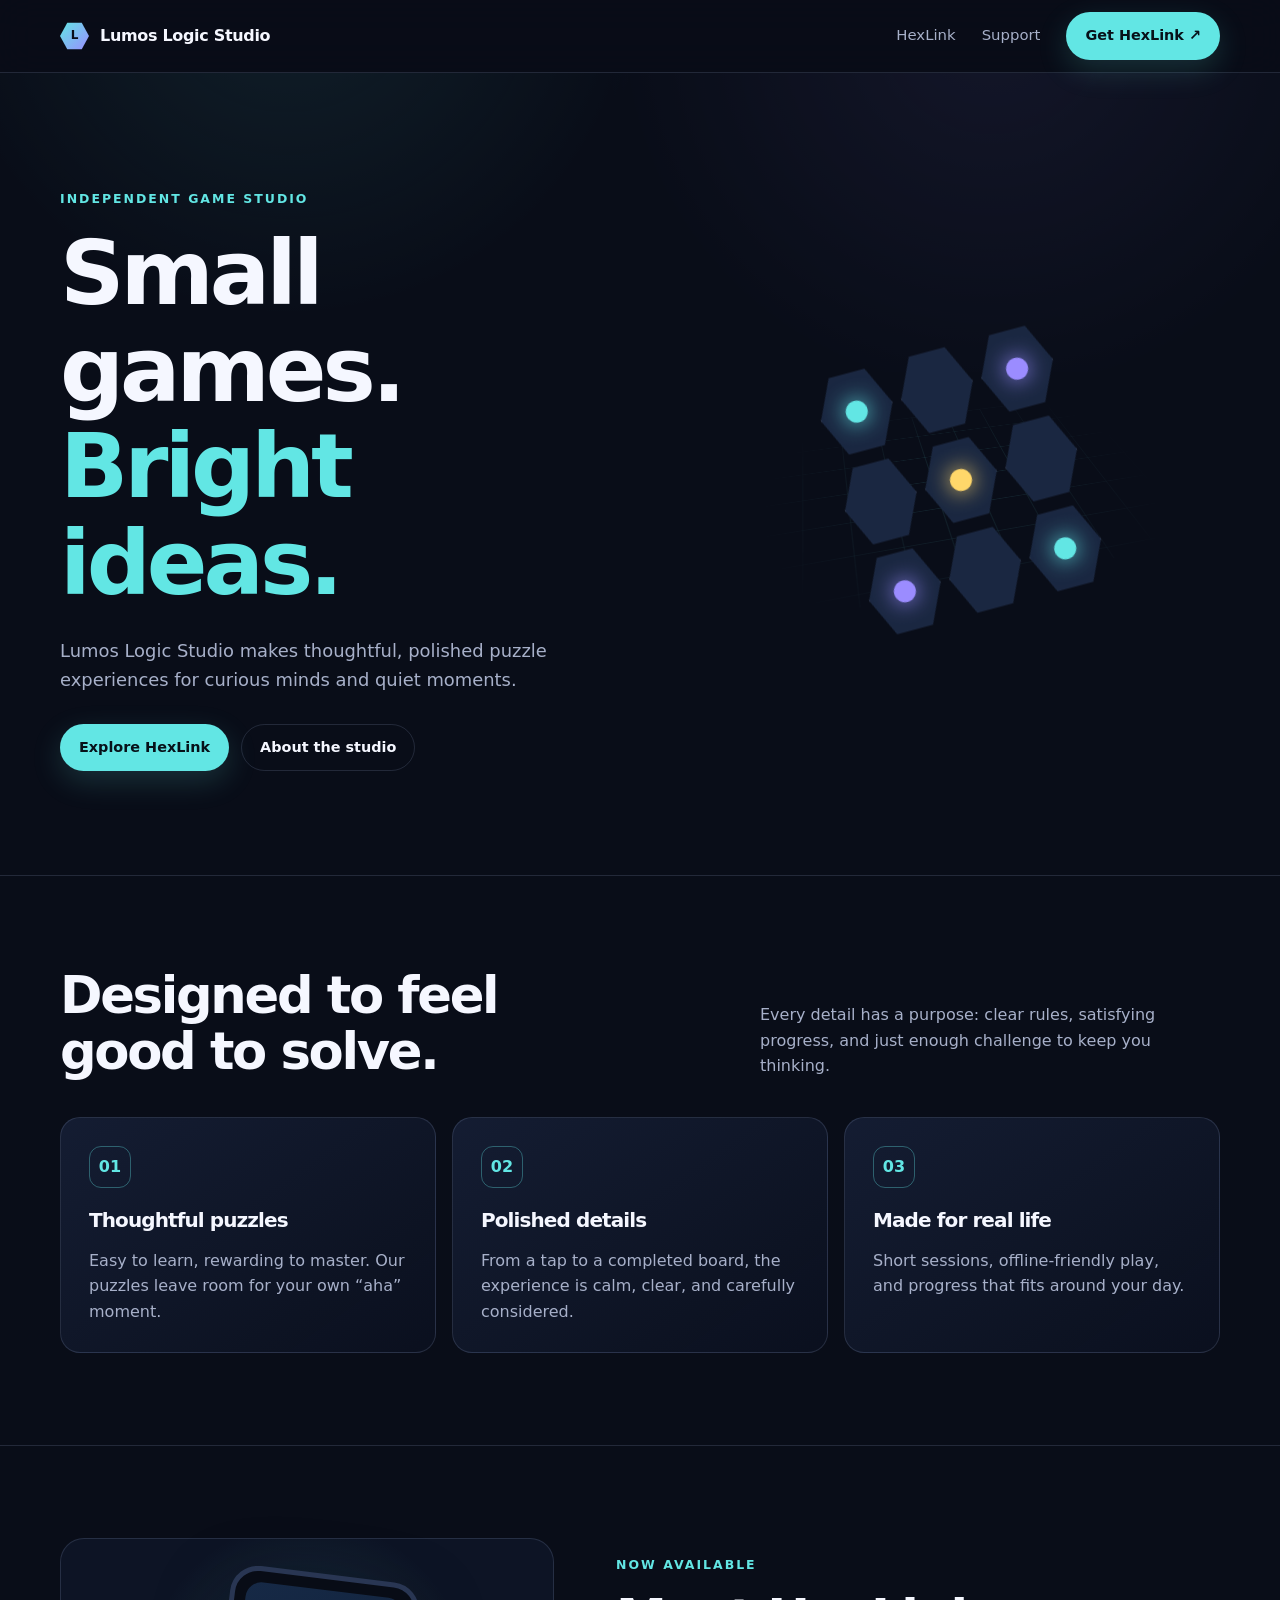
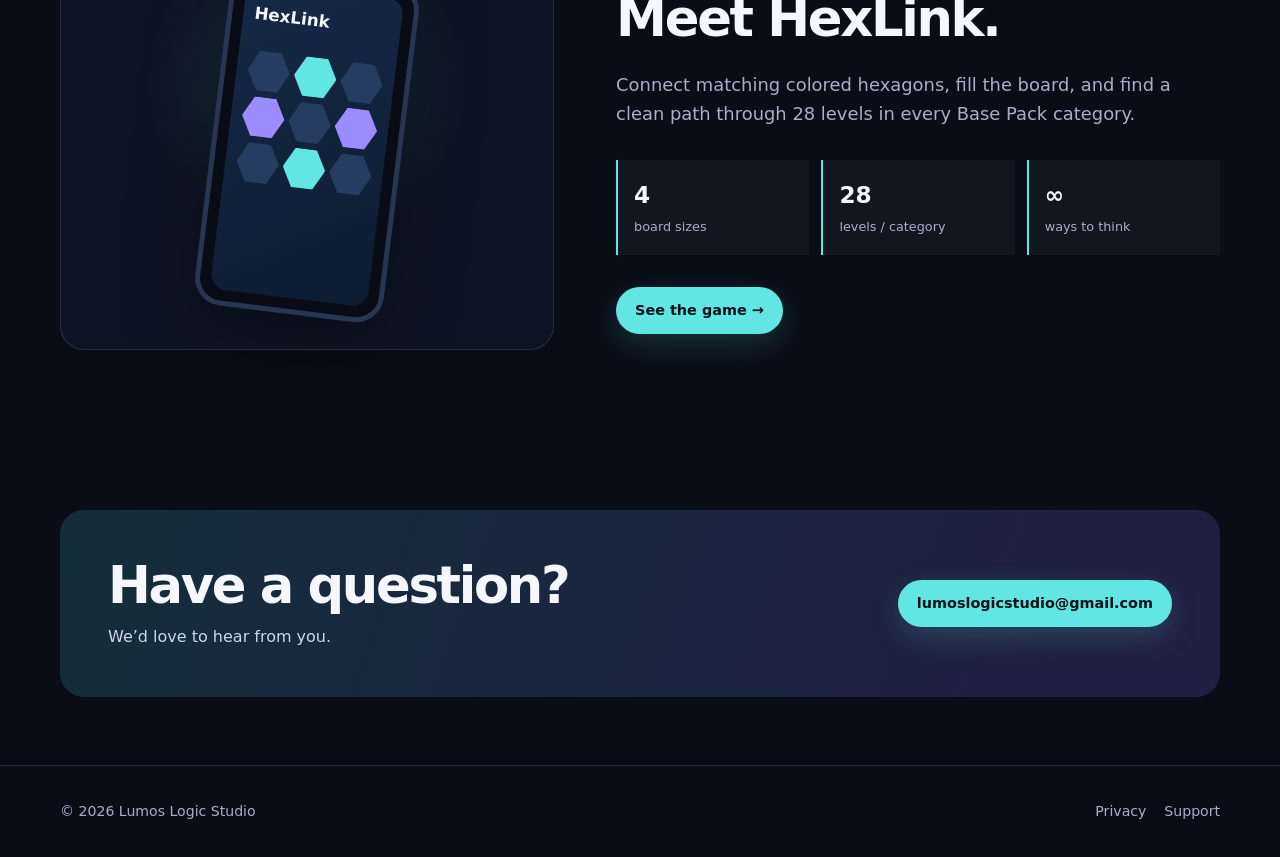
==== index.html @ 0db26ad6 "Build Lumos Logic Studio website" ====
<!doctype html><html lang="en"><head><meta charset="utf-8"><meta name="viewport" content="width=device-width,initial-scale=1"><meta name="description" content="Lumos Logic Studio creates thoughtful, polished puzzle games."><title>Lumos Logic Studio</title><link rel="stylesheet" href="/styles.css"></head><body>
<header class="site-header"><div class="container nav"><a class="brand" href="/"><span class="brand-mark">L</span>Lumos Logic Studio</a><nav class="nav-links"><a href="/games/hexlink/">HexLink</a><a href="/support/">Support</a><a class="button" href="https://play.google.com/store/apps/details?id=com.lumoslogicstudio.hexlink">Get HexLink ↗</a></nav></div></header>
<main><section class="hero"><div class="container hero-grid"><div><p class="eyebrow">Independent game studio</p><h1>Small games.<br><span style="color:var(--cyan)">Bright ideas.</span></h1><p class="lede">Lumos Logic Studio makes thoughtful, polished puzzle experiences for curious minds and quiet moments.</p><div class="actions"><a class="button" href="/games/hexlink/">Explore HexLink</a><a class="button secondary" href="#studio">About the studio</a></div></div><div class="hex-board" aria-label="Abstract HexLink puzzle illustration"><div class="board"><span class="tile cyan"></span><span class="tile"></span><span class="tile violet"></span><span class="tile"></span><span class="tile yellow"></span><span class="tile"></span><span class="tile violet"></span><span class="tile"></span><span class="tile cyan"></span></div></div></div></section>
<section class="section" id="studio"><div class="container"><div class="section-heading"><h2>Designed to feel<br>good to solve.</h2><p>Every detail has a purpose: clear rules, satisfying progress, and just enough challenge to keep you thinking.</p></div><div class="cards"><article class="card"><div class="icon">01</div><h3>Thoughtful puzzles</h3><p>Easy to learn, rewarding to master. Our puzzles leave room for your own “aha” moment.</p></article><article class="card"><div class="icon">02</div><h3>Polished details</h3><p>From a tap to a completed board, the experience is calm, clear, and carefully considered.</p></article><article class="card"><div class="icon">03</div><h3>Made for real life</h3><p>Short sessions, offline-friendly play, and progress that fits around your day.</p></article></div></div></section>
<section class="section"><div class="container feature"><div class="feature-visual"><div class="phone"><div class="phone-screen"><strong>HexLink</strong><div class="mini-grid"><span></span><span style="background:var(--cyan)"></span><span></span><span style="background:var(--violet)"></span><span></span><span style="background:var(--violet)"></span><span></span><span style="background:var(--cyan)"></span><span></span></div></div></div></div><div><p class="eyebrow">Now available</p><h2>Meet HexLink.</h2><p class="lede">Connect matching colored hexagons, fill the board, and find a clean path through 28 levels in every Base Pack category.</p><div class="stats"><div class="stat"><strong>4</strong><span>board sizes</span></div><div class="stat"><strong>28</strong><span>levels / category</span></div><div class="stat"><strong>∞</strong><span>ways to think</span></div></div><a class="button" href="/games/hexlink/">See the game →</a></div></div></section>
<section class="cta"><div class="container"><div class="cta-box"><div><h2>Have a question?</h2><p>We’d love to hear from you.</p></div><a class="button" href="mailto:lumoslogicstudio@gmail.com">lumoslogicstudio@gmail.com</a></div></div></section></main>
<footer class="site-footer"><div class="container footer-inner"><span>© 2026 Lumos Logic Studio</span><div class="footer-links"><a href="/privacy/hexlink/">Privacy</a><a href="/support/">Support</a></div></div></footer>
</body></html>
---- styles.css ----
:root {
  --ink: #f5f7ff;
  --muted: #a7b0c9;
  --bg: #090d18;
  --panel: #101729;
  --line: rgba(170, 185, 230, .16);
  --cyan: #62e6e4;
  --violet: #9b8cff;
  --yellow: #ffd76a;
  --max: 1160px;
}

* { box-sizing: border-box; }
html { scroll-behavior: smooth; }
body {
  margin: 0;
  color: var(--ink);
  background: var(--bg);
  font-family: Inter, ui-sans-serif, system-ui, -apple-system, BlinkMacSystemFont, "Segoe UI", sans-serif;
  line-height: 1.6;
}
a { color: inherit; text-decoration: none; }
a:hover { color: var(--cyan); }
.container { width: min(var(--max), calc(100% - 40px)); margin-inline: auto; }
.site-header { position: sticky; top: 0; z-index: 10; backdrop-filter: blur(18px); background: rgba(9, 13, 24, .78); border-bottom: 1px solid var(--line); }
.nav { min-height: 72px; display: flex; align-items: center; justify-content: space-between; gap: 24px; }
.brand { display: inline-flex; align-items: center; gap: 11px; font-weight: 800; letter-spacing: -.02em; }
.brand-mark { width: 29px; height: 29px; display: grid; place-items: center; color: var(--bg); background: linear-gradient(135deg, var(--cyan), var(--violet)); clip-path: polygon(25% 4%, 75% 4%, 100% 50%, 75% 96%, 25% 96%, 0 50%); font-size: 12px; }
.nav-links { display: flex; align-items: center; gap: 26px; color: var(--muted); font-size: .93rem; }
.nav-links a[aria-current="page"] { color: var(--ink); }
.button { display: inline-flex; align-items: center; justify-content: center; gap: 9px; border: 1px solid transparent; border-radius: 999px; padding: 11px 18px; font-weight: 750; font-size: .9rem; color: #071119; background: var(--cyan); box-shadow: 0 10px 30px rgba(98, 230, 228, .17); }
.button:hover { color: #071119; transform: translateY(-1px); }
.button.secondary { color: var(--ink); background: transparent; border-color: var(--line); box-shadow: none; }
.button.secondary:hover { color: var(--cyan); border-color: rgba(98,230,228,.55); }
.hero { position: relative; overflow: hidden; padding: 116px 0 104px; }
.hero::before { content: ""; position: absolute; inset: -30% -5% auto; height: 540px; opacity: .45; background: radial-gradient(circle at 25% 25%, rgba(98,230,228,.2), transparent 32%), radial-gradient(circle at 75% 35%, rgba(155,140,255,.17), transparent 35%); pointer-events: none; }
.hero-grid { position: relative; display: grid; grid-template-columns: 1.05fr .95fr; gap: 70px; align-items: center; }
.eyebrow { margin: 0 0 16px; color: var(--cyan); font-size: .78rem; font-weight: 800; letter-spacing: .16em; text-transform: uppercase; }
h1, h2, h3 { line-height: 1.08; letter-spacing: -.045em; margin: 0; }
h1 { max-width: 720px; font-size: clamp(3.2rem, 7vw, 6.4rem); }
h2 { font-size: clamp(2rem, 4vw, 3.4rem); }
h3 { font-size: 1.25rem; }
.lede { max-width: 610px; margin: 25px 0 30px; color: var(--muted); font-size: 1.12rem; }
.actions { display: flex; gap: 12px; flex-wrap: wrap; }
.hex-board { position: relative; min-height: 390px; display: grid; place-items: center; }
.hex-board::before { content: ""; position: absolute; inset: 16% 4%; background-image: linear-gradient(rgba(98,230,228,.1) 1px, transparent 1px), linear-gradient(90deg, rgba(98,230,228,.1) 1px, transparent 1px); background-size: 42px 42px; mask-image: radial-gradient(circle, #000 10%, transparent 70%); transform: perspective(500px) rotateX(52deg) rotateZ(-14deg); }
.board { position: relative; display: grid; grid-template-columns: repeat(3, 74px); gap: 9px; transform: rotate(-15deg); }
.tile { width: 74px; height: 84px; display: grid; place-items: center; clip-path: polygon(25% 3%, 75% 3%, 100% 50%, 75% 97%, 25% 97%, 0 50%); background: #1a2741; box-shadow: inset 0 0 0 1px rgba(255,255,255,.08); }
.tile::after { content: ""; width: 22px; height: 22px; border-radius: 50%; background: var(--dot, transparent); box-shadow: 0 0 22px var(--dot, transparent); }
.tile.cyan { --dot: var(--cyan); } .tile.violet { --dot: var(--violet); } .tile.yellow { --dot: var(--yellow); }
.section { padding: 92px 0; border-top: 1px solid var(--line); }
.section-heading { display: flex; align-items: end; justify-content: space-between; gap: 30px; margin-bottom: 38px; }
.section-heading p { max-width: 460px; margin: 0; color: var(--muted); }
.cards { display: grid; grid-template-columns: repeat(3, 1fr); gap: 16px; }
.card { padding: 28px; border: 1px solid var(--line); border-radius: 20px; background: linear-gradient(145deg, rgba(24,34,59,.75), rgba(12,18,33,.7)); }
.card p { color: var(--muted); margin-bottom: 0; }
.icon { width: 42px; height: 42px; display: grid; place-items: center; margin-bottom: 22px; color: var(--cyan); border: 1px solid rgba(98,230,228,.35); border-radius: 12px; font-weight: 900; }
.feature { display: grid; grid-template-columns: .9fr 1.1fr; gap: 62px; align-items: center; }
.feature-visual { min-height: 380px; padding: 34px; display: grid; place-items: center; border: 1px solid var(--line); border-radius: 24px; background: radial-gradient(circle at 50% 35%, rgba(98,230,228,.15), transparent 45%), #0d1425; }
.phone { width: 190px; padding: 11px; border: 5px solid #293653; border-radius: 28px; background: #080c16; transform: rotate(7deg); box-shadow: 0 24px 70px rgba(0,0,0,.35); }
.phone-screen { height: 310px; padding: 18px 11px; border-radius: 16px; background: linear-gradient(150deg, #162946, #0c1c31); }
.phone-screen strong { display: block; font-size: 1.05rem; margin-bottom: 22px; }
.mini-grid { display: grid; grid-template-columns: repeat(3, 1fr); gap: 4px; }
.mini-grid span { height: 42px; clip-path: polygon(25% 3%, 75% 3%, 100% 50%, 75% 97%, 25% 97%, 0 50%); background: #263d61; }
.mini-grid span:nth-child(2), .mini-grid span:nth-child(8) { background: var(--cyan); }.mini-grid span:nth-child(4), .mini-grid span:nth-child(6) { background: var(--violet); }
.stats { display: grid; grid-template-columns: repeat(3, 1fr); gap: 12px; margin: 32px 0; }
.stat { padding: 16px; border-left: 2px solid var(--cyan); background: rgba(255,255,255,.035); }.stat strong { display: block; font-size: 1.45rem; }.stat span { color: var(--muted); font-size: .8rem; }
.cta { padding: 68px 0; }.cta-box { display: flex; align-items: center; justify-content: space-between; gap: 30px; padding: 48px; border-radius: 24px; background: linear-gradient(110deg, #142d3a, #211e43); }
.cta-box p { color: #ccd5ee; margin: 10px 0 0; }
.site-footer { padding: 34px 0; border-top: 1px solid var(--line); color: var(--muted); font-size: .88rem; }.footer-inner { display: flex; justify-content: space-between; gap: 20px; }.footer-links { display: flex; gap: 18px; }
.page-hero { padding: 82px 0 54px; }.page-hero .lede { margin-bottom: 0; }.prose { max-width: 780px; }.prose h2 { font-size: 1.75rem; margin: 48px 0 12px; }.prose h3 { margin: 28px 0 8px; }.prose p, .prose li { color: var(--muted); }.prose ul { padding-left: 20px; }.prose a { color: var(--cyan); text-decoration: underline; text-underline-offset: 3px; }
.pill { display: inline-block; margin-bottom: 18px; padding: 5px 10px; color: var(--cyan); border: 1px solid rgba(98,230,228,.3); border-radius: 99px; font-size: .75rem; font-weight: 800; letter-spacing: .08em; text-transform: uppercase; }
@media (max-width: 760px) { .container { width: min(var(--max), calc(100% - 28px)); }.nav { min-height: 64px; }.nav-links { gap: 13px; font-size: .78rem; }.nav-links .button { padding: 8px 12px; }.hero { padding: 76px 0 70px; }.hero-grid, .feature { grid-template-columns: 1fr; gap: 38px; }.hex-board { min-height: 280px; transform: scale(.78); }.cards { grid-template-columns: 1fr; }.section-heading { display: block; }.section-heading p { margin-top: 16px; }.stats { gap: 7px; }.stat { padding: 12px 9px; }.stat strong { font-size: 1.15rem; }.cta-box, .footer-inner { display: block; }.cta-box .actions { margin-top: 24px; }.footer-links { margin-top: 14px; flex-wrap: wrap; } }
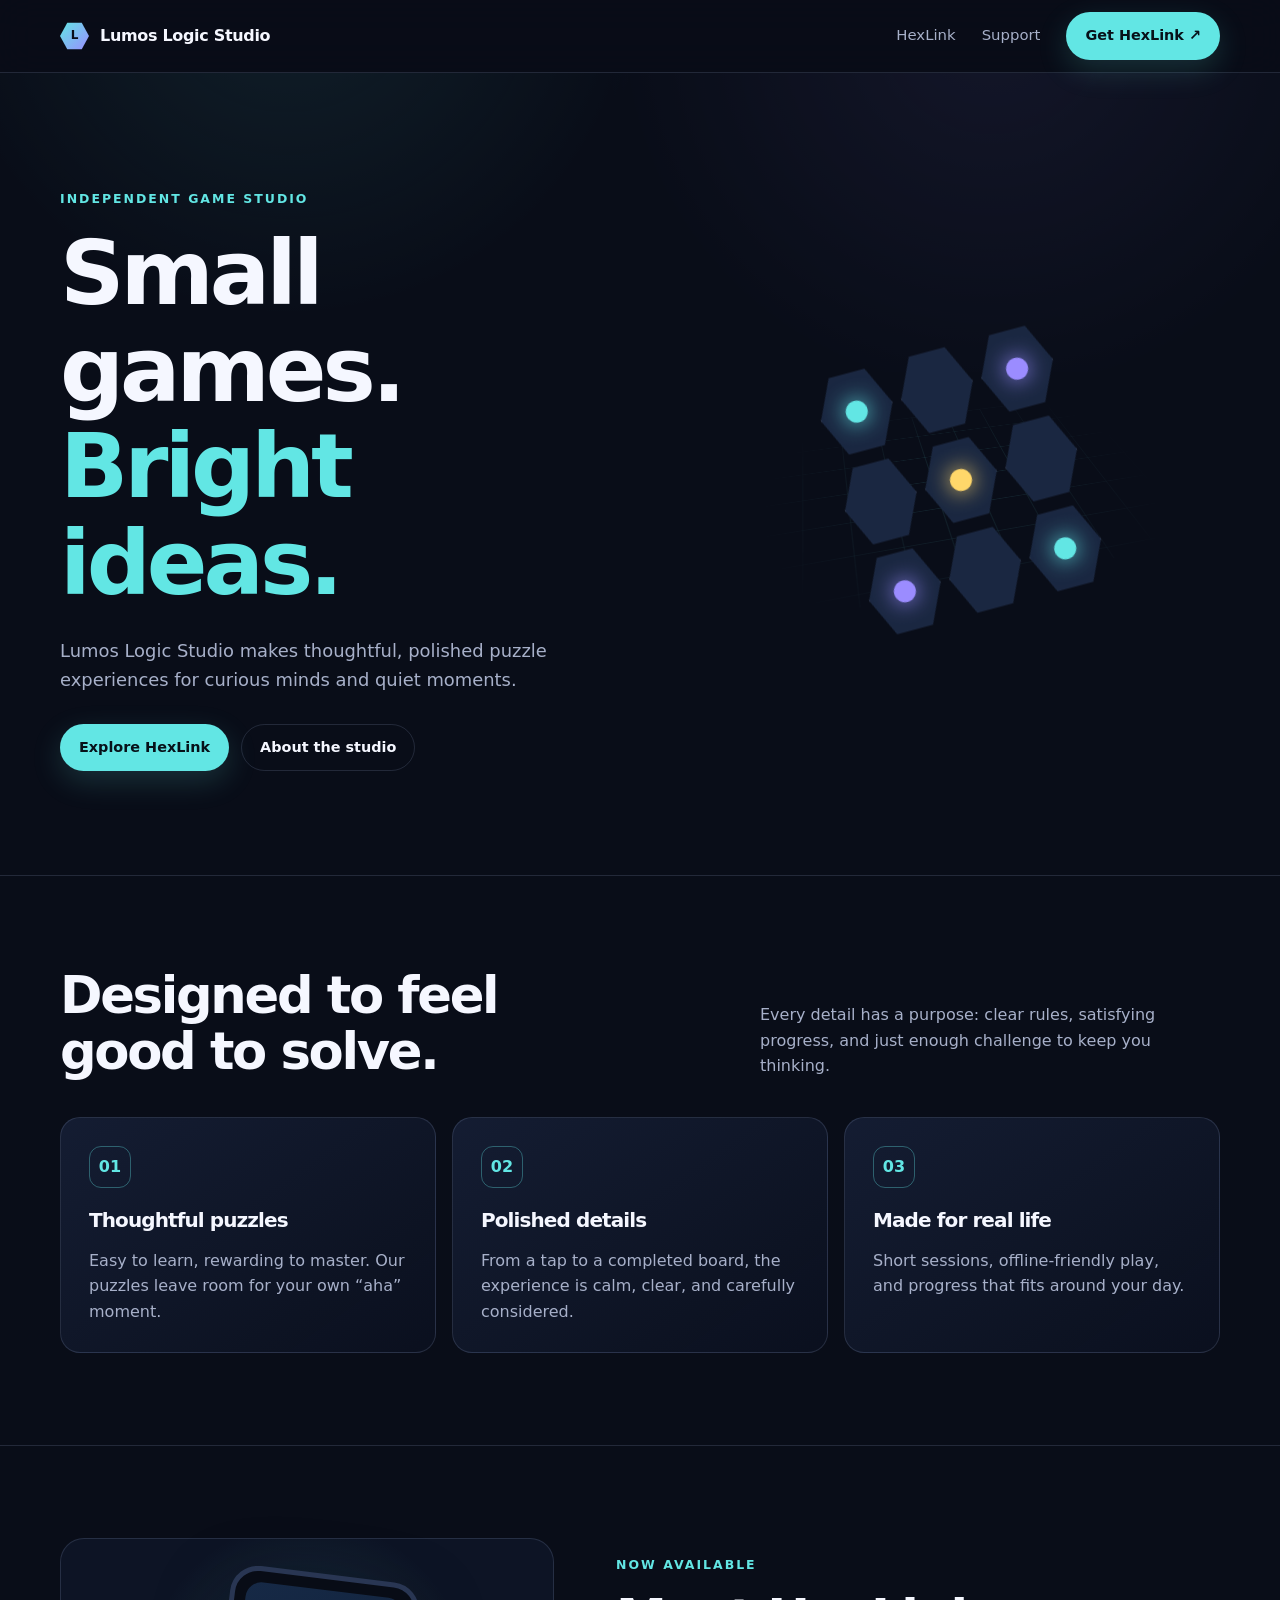
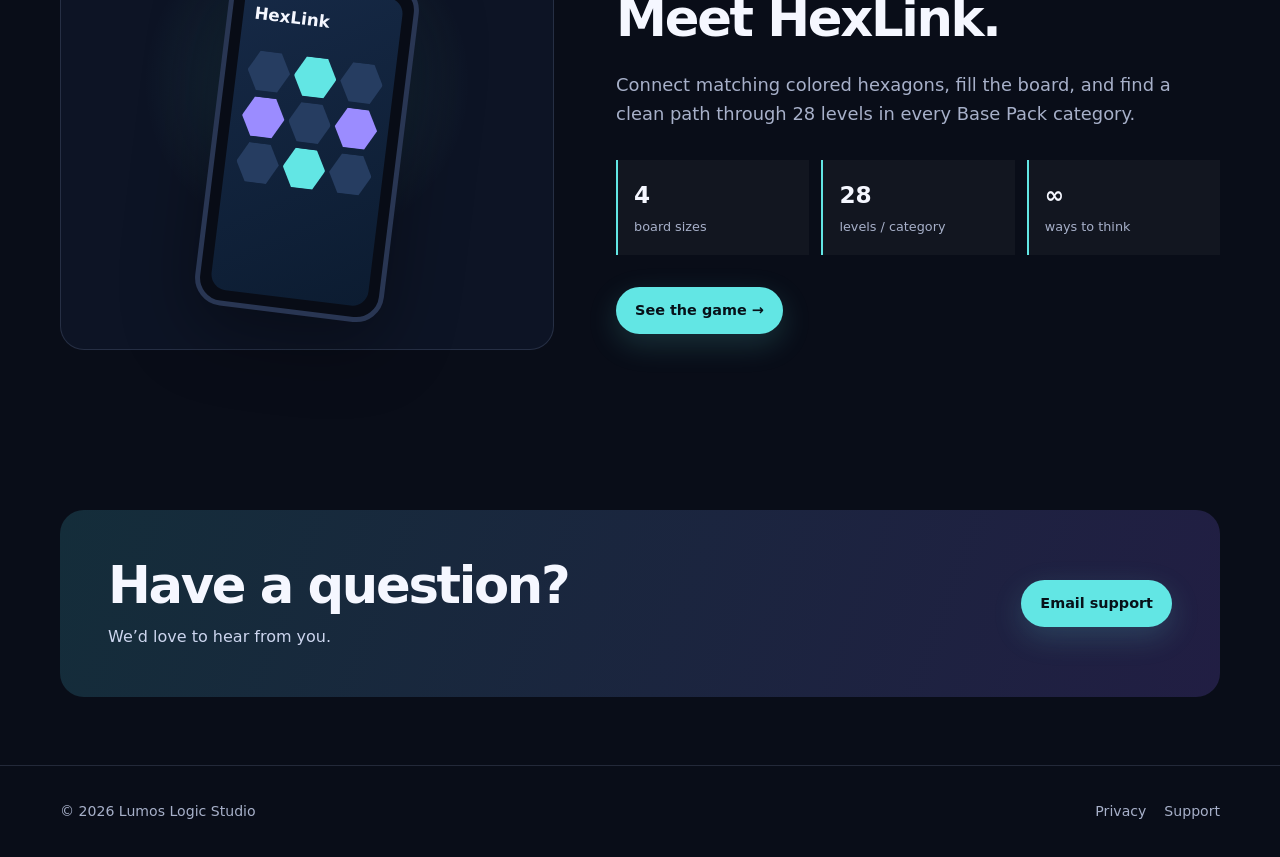
==== commit a35465e8: "Fix GitHub Pages project paths" ====
--- a/index.html
+++ b/index.html
@@ -1,8 +1,9 @@
-<!doctype html><html lang="en"><head><meta charset="utf-8"><meta name="viewport" content="width=device-width,initial-scale=1"><meta name="description" content="Lumos Logic Studio creates thoughtful, polished puzzle games."><title>Lumos Logic Studio</title><link rel="stylesheet" href="/styles.css"></head><body>
-<header class="site-header"><div class="container nav"><a class="brand" href="/"><span class="brand-mark">L</span>Lumos Logic Studio</a><nav class="nav-links"><a href="/games/hexlink/">HexLink</a><a href="/support/">Support</a><a class="button" href="https://play.google.com/store/apps/details?id=com.lumoslogicstudio.hexlink">Get HexLink ↗</a></nav></div></header>
-<main><section class="hero"><div class="container hero-grid"><div><p class="eyebrow">Independent game studio</p><h1>Small games.<br><span style="color:var(--cyan)">Bright ideas.</span></h1><p class="lede">Lumos Logic Studio makes thoughtful, polished puzzle experiences for curious minds and quiet moments.</p><div class="actions"><a class="button" href="/games/hexlink/">Explore HexLink</a><a class="button secondary" href="#studio">About the studio</a></div></div><div class="hex-board" aria-label="Abstract HexLink puzzle illustration"><div class="board"><span class="tile cyan"></span><span class="tile"></span><span class="tile violet"></span><span class="tile"></span><span class="tile yellow"></span><span class="tile"></span><span class="tile violet"></span><span class="tile"></span><span class="tile cyan"></span></div></div></div></section>
+<!doctype html>
+<html lang="en">
+<head><meta charset="utf-8"><meta name="viewport" content="width=device-width,initial-scale=1"><meta name="description" content="Lumos Logic Studio creates thoughtful, polished puzzle games."><title>Lumos Logic Studio</title><link rel="stylesheet" href="styles.css"></head>
+<body><header class="site-header"><div class="container nav"><a class="brand" href="./"><span class="brand-mark">L</span>Lumos Logic Studio</a><nav class="nav-links"><a href="games/hexlink/">HexLink</a><a href="support/">Support</a><a class="button" href="https://play.google.com/store/apps/details?id=com.lumoslogicstudio.hexlink">Get HexLink ↗</a></nav></div></header>
+<main><section class="hero"><div class="container hero-grid"><div><p class="eyebrow">Independent game studio</p><h1>Small games.<br><span style="color:var(--cyan)">Bright ideas.</span></h1><p class="lede">Lumos Logic Studio makes thoughtful, polished puzzle experiences for curious minds and quiet moments.</p><div class="actions"><a class="button" href="games/hexlink/">Explore HexLink</a><a class="button secondary" href="#studio">About the studio</a></div></div><div class="hex-board" aria-label="Abstract HexLink puzzle illustration"><div class="board"><span class="tile cyan"></span><span class="tile"></span><span class="tile violet"></span><span class="tile"></span><span class="tile yellow"></span><span class="tile"></span><span class="tile violet"></span><span class="tile"></span><span class="tile cyan"></span></div></div></div></section>
 <section class="section" id="studio"><div class="container"><div class="section-heading"><h2>Designed to feel<br>good to solve.</h2><p>Every detail has a purpose: clear rules, satisfying progress, and just enough challenge to keep you thinking.</p></div><div class="cards"><article class="card"><div class="icon">01</div><h3>Thoughtful puzzles</h3><p>Easy to learn, rewarding to master. Our puzzles leave room for your own “aha” moment.</p></article><article class="card"><div class="icon">02</div><h3>Polished details</h3><p>From a tap to a completed board, the experience is calm, clear, and carefully considered.</p></article><article class="card"><div class="icon">03</div><h3>Made for real life</h3><p>Short sessions, offline-friendly play, and progress that fits around your day.</p></article></div></div></section>
-<section class="section"><div class="container feature"><div class="feature-visual"><div class="phone"><div class="phone-screen"><strong>HexLink</strong><div class="mini-grid"><span></span><span style="background:var(--cyan)"></span><span></span><span style="background:var(--violet)"></span><span></span><span style="background:var(--violet)"></span><span></span><span style="background:var(--cyan)"></span><span></span></div></div></div></div><div><p class="eyebrow">Now available</p><h2>Meet HexLink.</h2><p class="lede">Connect matching colored hexagons, fill the board, and find a clean path through 28 levels in every Base Pack category.</p><div class="stats"><div class="stat"><strong>4</strong><span>board sizes</span></div><div class="stat"><strong>28</strong><span>levels / category</span></div><div class="stat"><strong>∞</strong><span>ways to think</span></div></div><a class="button" href="/games/hexlink/">See the game →</a></div></div></section>
-<section class="cta"><div class="container"><div class="cta-box"><div><h2>Have a question?</h2><p>We’d love to hear from you.</p></div><a class="button" href="mailto:lumoslogicstudio@gmail.com">lumoslogicstudio@gmail.com</a></div></div></section></main>
-<footer class="site-footer"><div class="container footer-inner"><span>© 2026 Lumos Logic Studio</span><div class="footer-links"><a href="/privacy/hexlink/">Privacy</a><a href="/support/">Support</a></div></div></footer>
-</body></html>
+<section class="section"><div class="container feature"><div class="feature-visual"><div class="phone"><div class="phone-screen"><strong>HexLink</strong><div class="mini-grid"><span></span><span style="background:var(--cyan)"></span><span></span><span style="background:var(--violet)"></span><span></span><span style="background:var(--violet)"></span><span></span><span style="background:var(--cyan)"></span><span></span></div></div></div></div><div><p class="eyebrow">Now available</p><h2>Meet HexLink.</h2><p class="lede">Connect matching colored hexagons, fill the board, and find a clean path through 28 levels in every Base Pack category.</p><div class="stats"><div class="stat"><strong>4</strong><span>board sizes</span></div><div class="stat"><strong>28</strong><span>levels / category</span></div><div class="stat"><strong>∞</strong><span>ways to think</span></div></div><a class="button" href="games/hexlink/">See the game →</a></div></div></section>
+<section class="cta"><div class="container"><div class="cta-box"><div><h2>Have a question?</h2><p>We’d love to hear from you.</p></div><a class="button" href="mailto:lumoslogicstudio@gmail.com">Email support</a></div></div></section></main>
+<footer class="site-footer"><div class="container footer-inner"><span>© 2026 Lumos Logic Studio</span><div class="footer-links"><a href="privacy/hexlink/">Privacy</a><a href="support/">Support</a></div></div></footer></body></html>
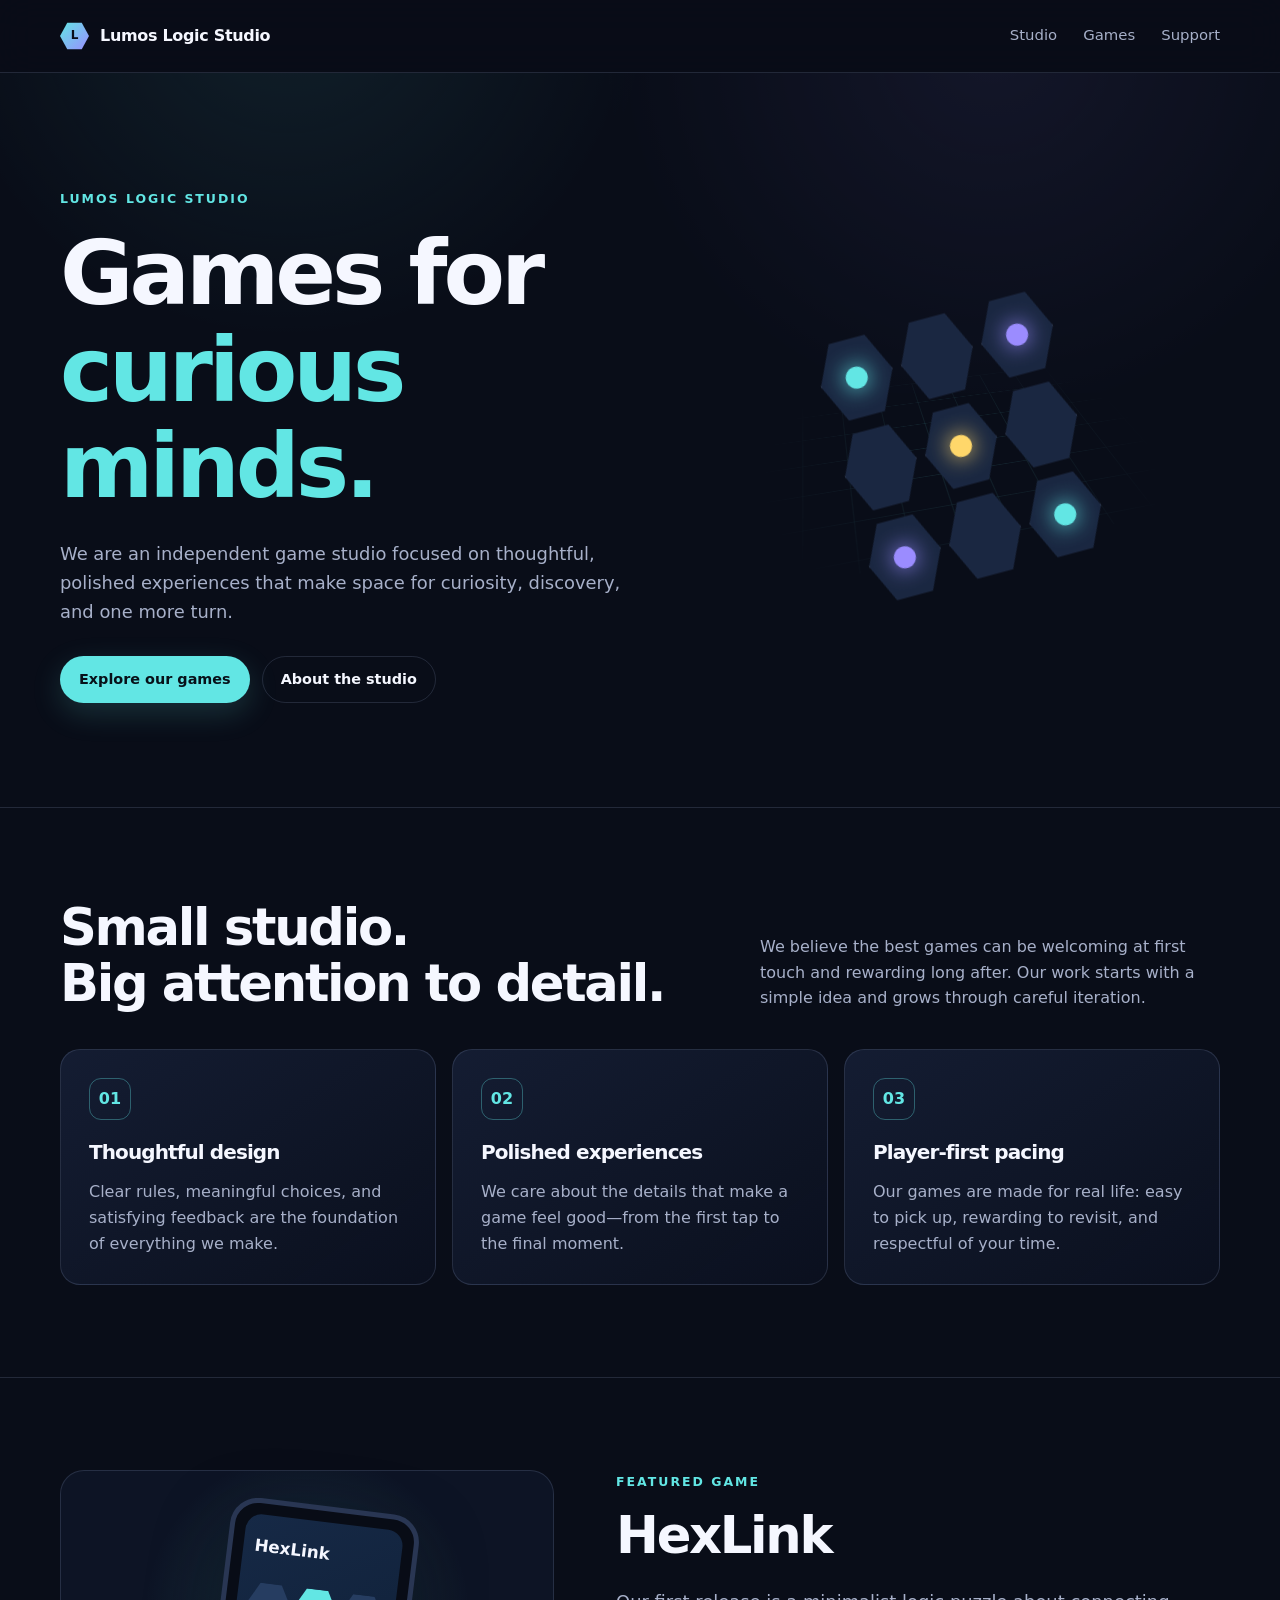
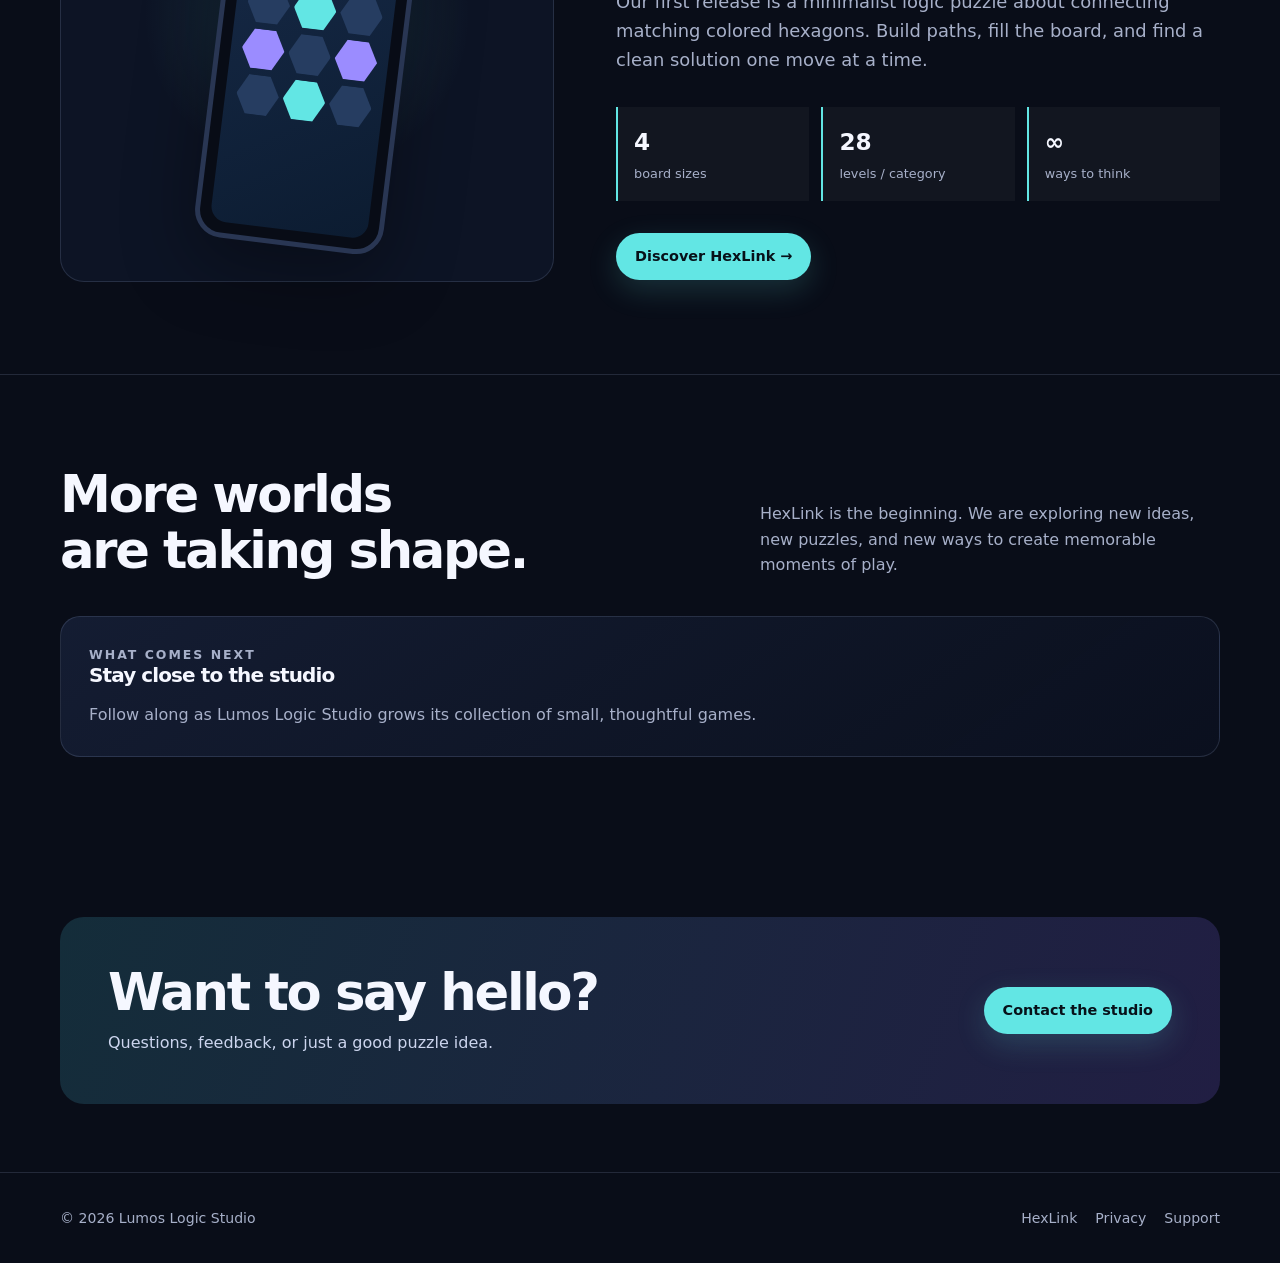
==== commit 0a5405f3: "Make studio the homepage focus" ====
--- a/index.html
+++ b/index.html
@@ -1,9 +1,10 @@
 <!doctype html>
 <html lang="en">
-<head><meta charset="utf-8"><meta name="viewport" content="width=device-width,initial-scale=1"><meta name="description" content="Lumos Logic Studio creates thoughtful, polished puzzle games."><title>Lumos Logic Studio</title><link rel="stylesheet" href="styles.css"></head>
-<body><header class="site-header"><div class="container nav"><a class="brand" href="./"><span class="brand-mark">L</span>Lumos Logic Studio</a><nav class="nav-links"><a href="games/hexlink/">HexLink</a><a href="support/">Support</a><a class="button" href="https://play.google.com/store/apps/details?id=com.lumoslogicstudio.hexlink">Get HexLink ↗</a></nav></div></header>
-<main><section class="hero"><div class="container hero-grid"><div><p class="eyebrow">Independent game studio</p><h1>Small games.<br><span style="color:var(--cyan)">Bright ideas.</span></h1><p class="lede">Lumos Logic Studio makes thoughtful, polished puzzle experiences for curious minds and quiet moments.</p><div class="actions"><a class="button" href="games/hexlink/">Explore HexLink</a><a class="button secondary" href="#studio">About the studio</a></div></div><div class="hex-board" aria-label="Abstract HexLink puzzle illustration"><div class="board"><span class="tile cyan"></span><span class="tile"></span><span class="tile violet"></span><span class="tile"></span><span class="tile yellow"></span><span class="tile"></span><span class="tile violet"></span><span class="tile"></span><span class="tile cyan"></span></div></div></div></section>
-<section class="section" id="studio"><div class="container"><div class="section-heading"><h2>Designed to feel<br>good to solve.</h2><p>Every detail has a purpose: clear rules, satisfying progress, and just enough challenge to keep you thinking.</p></div><div class="cards"><article class="card"><div class="icon">01</div><h3>Thoughtful puzzles</h3><p>Easy to learn, rewarding to master. Our puzzles leave room for your own “aha” moment.</p></article><article class="card"><div class="icon">02</div><h3>Polished details</h3><p>From a tap to a completed board, the experience is calm, clear, and carefully considered.</p></article><article class="card"><div class="icon">03</div><h3>Made for real life</h3><p>Short sessions, offline-friendly play, and progress that fits around your day.</p></article></div></div></section>
-<section class="section"><div class="container feature"><div class="feature-visual"><div class="phone"><div class="phone-screen"><strong>HexLink</strong><div class="mini-grid"><span></span><span style="background:var(--cyan)"></span><span></span><span style="background:var(--violet)"></span><span></span><span style="background:var(--violet)"></span><span></span><span style="background:var(--cyan)"></span><span></span></div></div></div></div><div><p class="eyebrow">Now available</p><h2>Meet HexLink.</h2><p class="lede">Connect matching colored hexagons, fill the board, and find a clean path through 28 levels in every Base Pack category.</p><div class="stats"><div class="stat"><strong>4</strong><span>board sizes</span></div><div class="stat"><strong>28</strong><span>levels / category</span></div><div class="stat"><strong>∞</strong><span>ways to think</span></div></div><a class="button" href="games/hexlink/">See the game →</a></div></div></section>
-<section class="cta"><div class="container"><div class="cta-box"><div><h2>Have a question?</h2><p>We’d love to hear from you.</p></div><a class="button" href="mailto:lumoslogicstudio@gmail.com">Email support</a></div></div></section></main>
-<footer class="site-footer"><div class="container footer-inner"><span>© 2026 Lumos Logic Studio</span><div class="footer-links"><a href="privacy/hexlink/">Privacy</a><a href="support/">Support</a></div></div></footer></body></html>
+<head><meta charset="utf-8"><meta name="viewport" content="width=device-width,initial-scale=1"><meta name="description" content="Lumos Logic Studio is an independent game studio creating thoughtful, polished puzzle experiences."><title>Lumos Logic Studio — Independent Game Studio</title><link rel="stylesheet" href="styles.css"></head>
+<body><header class="site-header"><div class="container nav"><a class="brand" href="./"><span class="brand-mark">L</span>Lumos Logic Studio</a><nav class="nav-links"><a href="#studio">Studio</a><a href="games/hexlink/">Games</a><a href="support/">Support</a></nav></div></header>
+<main><section class="hero"><div class="container hero-grid"><div><p class="eyebrow">Lumos Logic Studio</p><h1>Games for<br><span style="color:var(--cyan)">curious minds.</span></h1><p class="lede">We are an independent game studio focused on thoughtful, polished experiences that make space for curiosity, discovery, and one more turn.</p><div class="actions"><a class="button" href="#games">Explore our games</a><a class="button secondary" href="#studio">About the studio</a></div></div><div class="hex-board" aria-label="Abstract geometric studio illustration"><div class="board"><span class="tile cyan"></span><span class="tile"></span><span class="tile violet"></span><span class="tile"></span><span class="tile yellow"></span><span class="tile"></span><span class="tile violet"></span><span class="tile"></span><span class="tile cyan"></span></div></div></div></section>
+<section class="section" id="studio"><div class="container"><div class="section-heading"><h2>Small studio.<br>Big attention to detail.</h2><p>We believe the best games can be welcoming at first touch and rewarding long after. Our work starts with a simple idea and grows through careful iteration.</p></div><div class="cards"><article class="card"><div class="icon">01</div><h3>Thoughtful design</h3><p>Clear rules, meaningful choices, and satisfying feedback are the foundation of everything we make.</p></article><article class="card"><div class="icon">02</div><h3>Polished experiences</h3><p>We care about the details that make a game feel good—from the first tap to the final moment.</p></article><article class="card"><div class="icon">03</div><h3>Player-first pacing</h3><p>Our games are made for real life: easy to pick up, rewarding to revisit, and respectful of your time.</p></article></div></div></section>
+<section class="section" id="games"><div class="container feature"><div class="feature-visual"><div class="phone"><div class="phone-screen"><strong>HexLink</strong><div class="mini-grid"><span></span><span style="background:var(--cyan)"></span><span></span><span style="background:var(--violet)"></span><span></span><span style="background:var(--violet)"></span><span></span><span style="background:var(--cyan)"></span><span></span></div></div></div></div><div><p class="eyebrow">Featured game</p><h2>HexLink</h2><p class="lede">Our first release is a minimalist logic puzzle about connecting matching colored hexagons. Build paths, fill the board, and find a clean solution one move at a time.</p><div class="stats"><div class="stat"><strong>4</strong><span>board sizes</span></div><div class="stat"><strong>28</strong><span>levels / category</span></div><div class="stat"><strong>∞</strong><span>ways to think</span></div></div><a class="button" href="games/hexlink/">Discover HexLink →</a></div></div></section>
+<section class="section"><div class="container"><div class="section-heading"><h2>More worlds<br>are taking shape.</h2><p>HexLink is the beginning. We are exploring new ideas, new puzzles, and new ways to create memorable moments of play.</p></div><div class="card"><p class="eyebrow">What comes next</p><h3>Stay close to the studio</h3><p>Follow along as Lumos Logic Studio grows its collection of small, thoughtful games.</p></div></div></section>
+<section class="cta"><div class="container"><div class="cta-box"><div><h2>Want to say hello?</h2><p>Questions, feedback, or just a good puzzle idea.</p></div><a class="button" href="mailto:lumoslogicstudio@gmail.com">Contact the studio</a></div></div></section></main>
+<footer class="site-footer"><div class="container footer-inner"><span>© 2026 Lumos Logic Studio</span><div class="footer-links"><a href="games/hexlink/">HexLink</a><a href="privacy/hexlink/">Privacy</a><a href="support/">Support</a></div></div></footer></body></html>
--- a/styles.css
+++ b/styles.css
@@ -57,6 +57,7 @@
 .icon { width: 42px; height: 42px; display: grid; place-items: center; margin-bottom: 22px; color: var(--cyan); border: 1px solid rgba(98,230,228,.35); border-radius: 12px; font-weight: 900; }
 .feature { display: grid; grid-template-columns: .9fr 1.1fr; gap: 62px; align-items: center; }
 .feature-visual { min-height: 380px; padding: 34px; display: grid; place-items: center; border: 1px solid var(--line); border-radius: 24px; background: radial-gradient(circle at 50% 35%, rgba(98,230,228,.15), transparent 45%), #0d1425; }
+.gameplay-shot { display: block; width: min(100%, 280px); max-height: 520px; object-fit: contain; border: 6px solid #293653; border-radius: 28px; box-shadow: 0 24px 70px rgba(0,0,0,.35); }
 .phone { width: 190px; padding: 11px; border: 5px solid #293653; border-radius: 28px; background: #080c16; transform: rotate(7deg); box-shadow: 0 24px 70px rgba(0,0,0,.35); }
 .phone-screen { height: 310px; padding: 18px 11px; border-radius: 16px; background: linear-gradient(150deg, #162946, #0c1c31); }
 .phone-screen strong { display: block; font-size: 1.05rem; margin-bottom: 22px; }
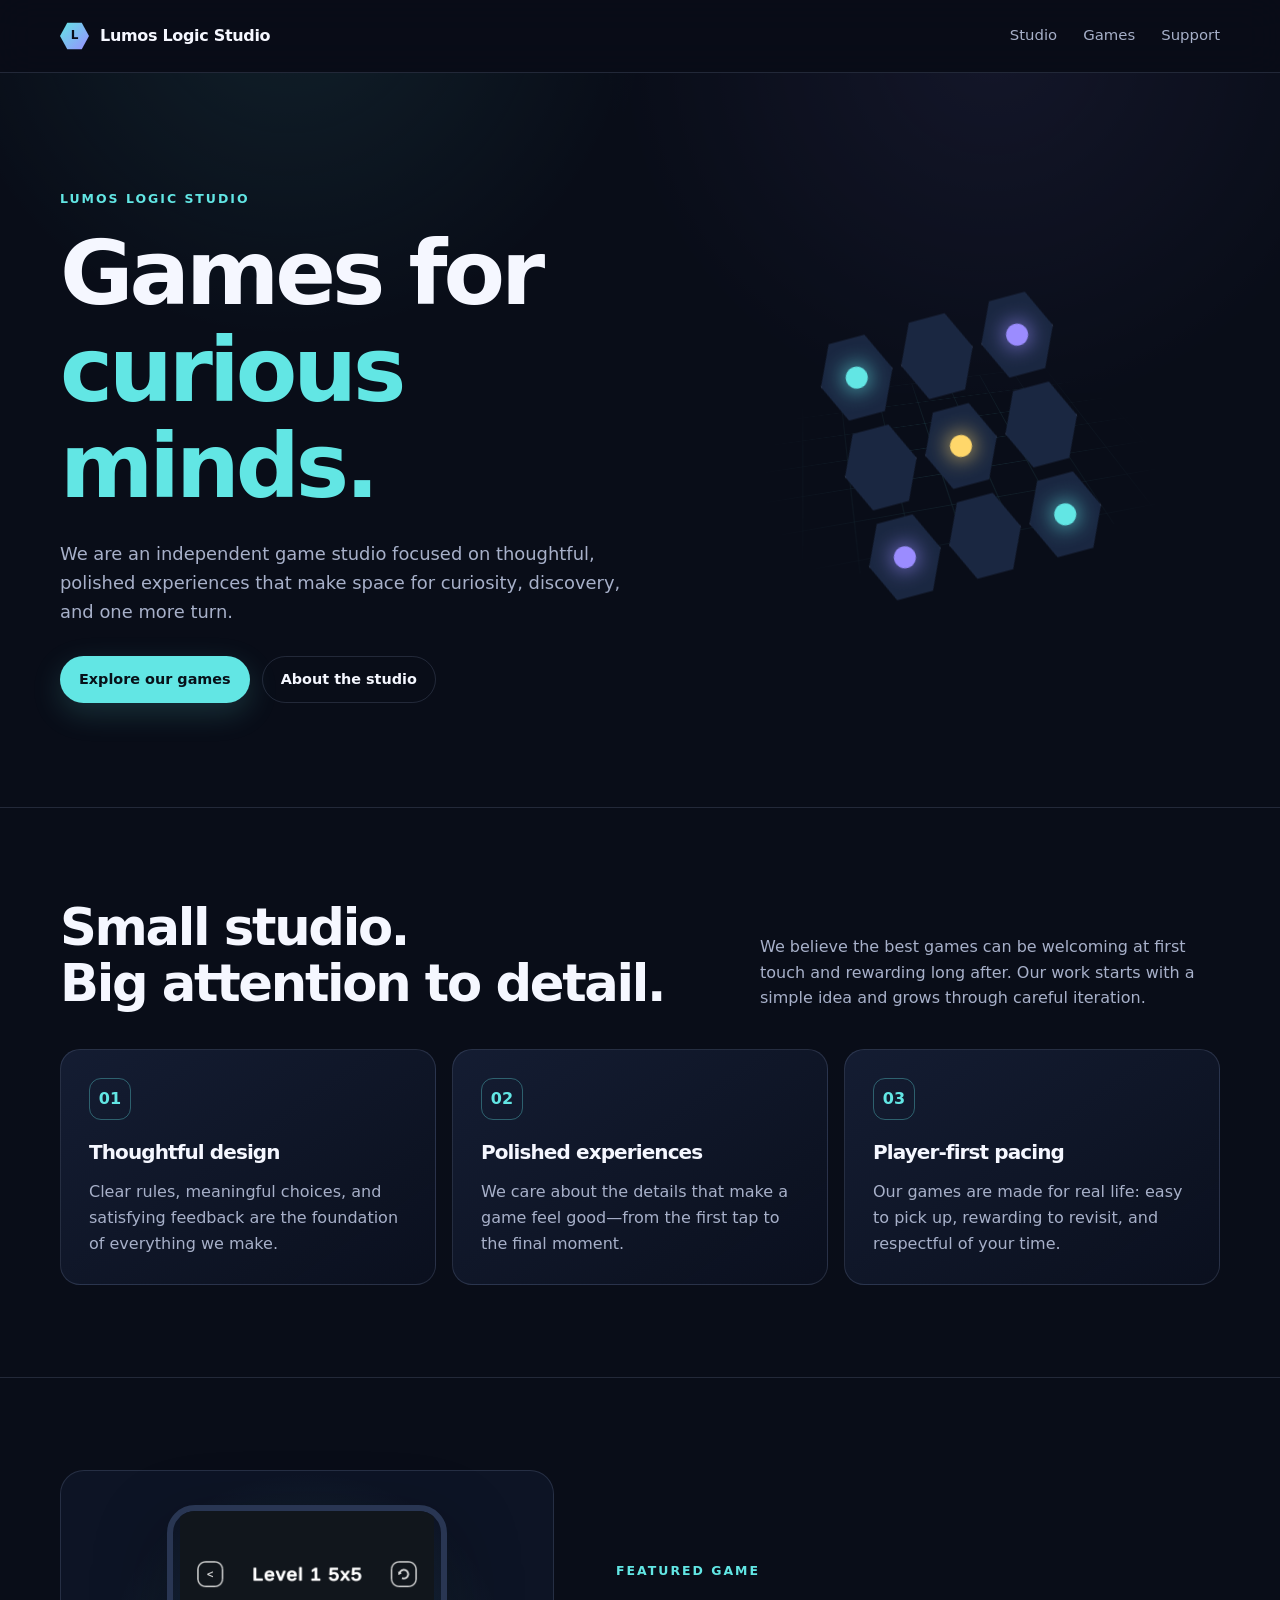
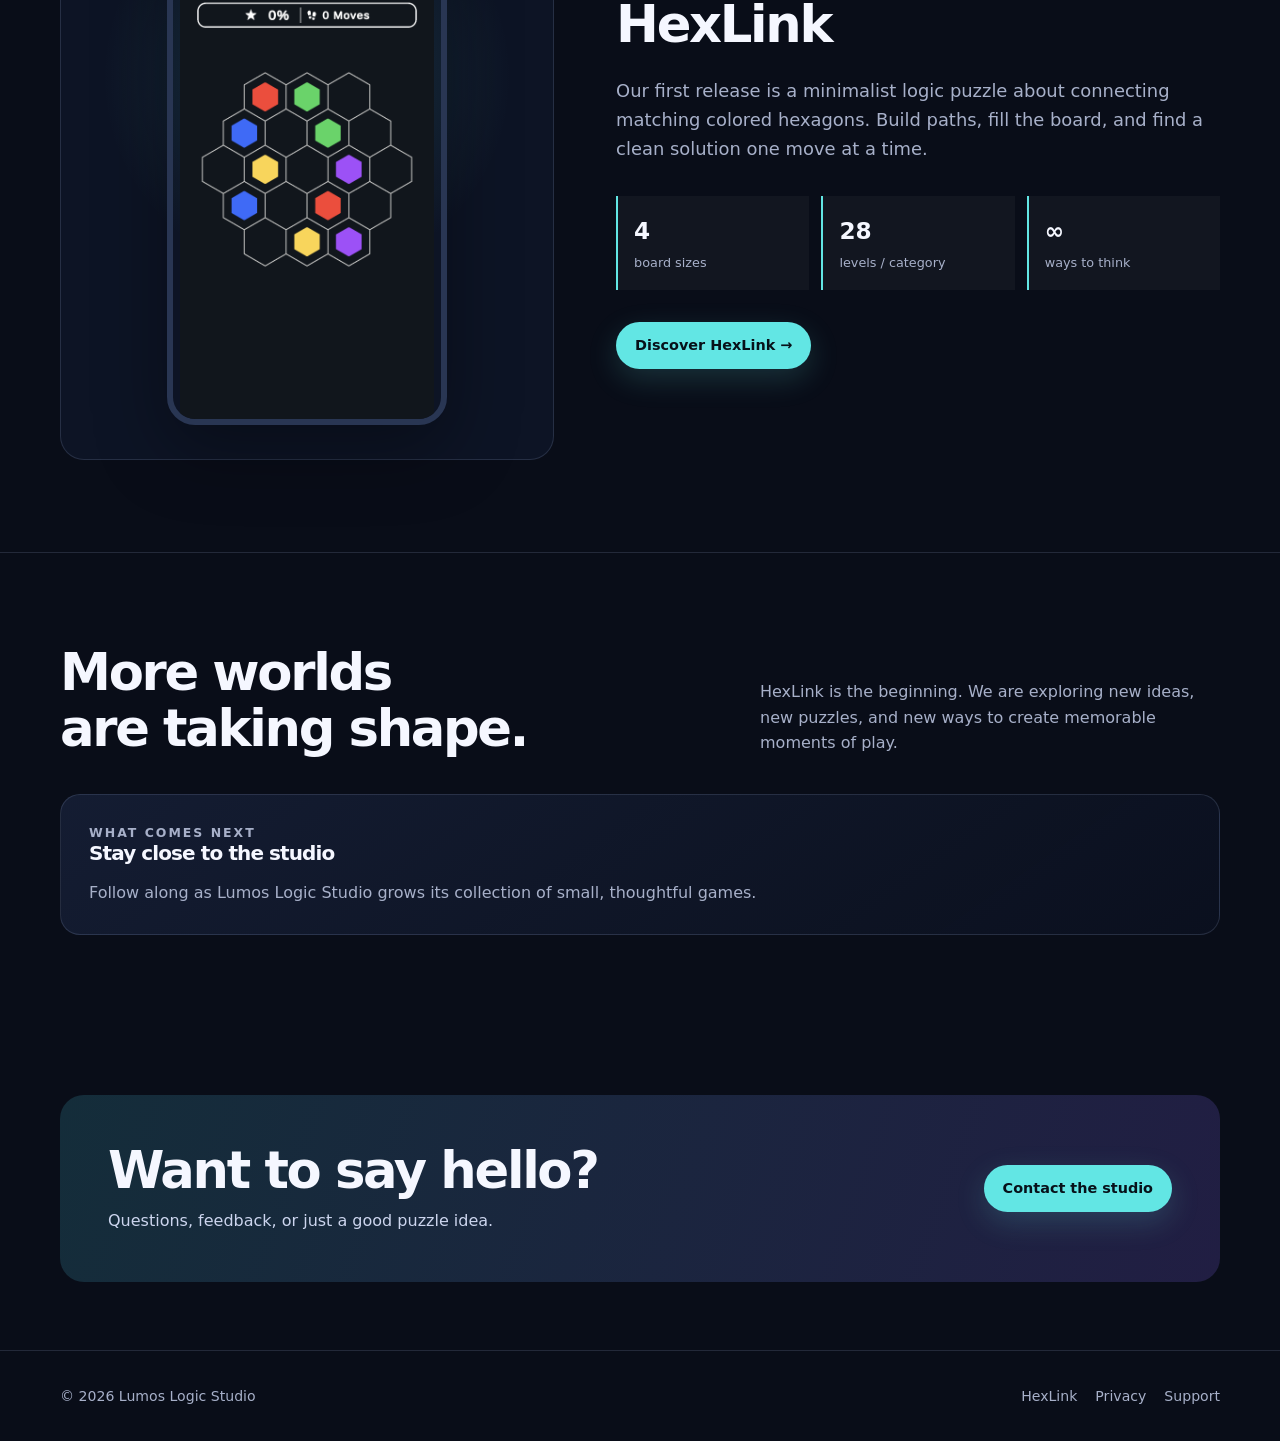
==== commit de0bc41f: "Use real HexLink image on homepage" ====
--- a/index.html
+++ b/index.html
@@ -4,7 +4,7 @@
 <body><header class="site-header"><div class="container nav"><a class="brand" href="./"><span class="brand-mark">L</span>Lumos Logic Studio</a><nav class="nav-links"><a href="#studio">Studio</a><a href="games/hexlink/">Games</a><a href="support/">Support</a></nav></div></header>
 <main><section class="hero"><div class="container hero-grid"><div><p class="eyebrow">Lumos Logic Studio</p><h1>Games for<br><span style="color:var(--cyan)">curious minds.</span></h1><p class="lede">We are an independent game studio focused on thoughtful, polished experiences that make space for curiosity, discovery, and one more turn.</p><div class="actions"><a class="button" href="#games">Explore our games</a><a class="button secondary" href="#studio">About the studio</a></div></div><div class="hex-board" aria-label="Abstract geometric studio illustration"><div class="board"><span class="tile cyan"></span><span class="tile"></span><span class="tile violet"></span><span class="tile"></span><span class="tile yellow"></span><span class="tile"></span><span class="tile violet"></span><span class="tile"></span><span class="tile cyan"></span></div></div></div></section>
 <section class="section" id="studio"><div class="container"><div class="section-heading"><h2>Small studio.<br>Big attention to detail.</h2><p>We believe the best games can be welcoming at first touch and rewarding long after. Our work starts with a simple idea and grows through careful iteration.</p></div><div class="cards"><article class="card"><div class="icon">01</div><h3>Thoughtful design</h3><p>Clear rules, meaningful choices, and satisfying feedback are the foundation of everything we make.</p></article><article class="card"><div class="icon">02</div><h3>Polished experiences</h3><p>We care about the details that make a game feel good—from the first tap to the final moment.</p></article><article class="card"><div class="icon">03</div><h3>Player-first pacing</h3><p>Our games are made for real life: easy to pick up, rewarding to revisit, and respectful of your time.</p></article></div></div></section>
-<section class="section" id="games"><div class="container feature"><div class="feature-visual"><div class="phone"><div class="phone-screen"><strong>HexLink</strong><div class="mini-grid"><span></span><span style="background:var(--cyan)"></span><span></span><span style="background:var(--violet)"></span><span></span><span style="background:var(--violet)"></span><span></span><span style="background:var(--cyan)"></span><span></span></div></div></div></div><div><p class="eyebrow">Featured game</p><h2>HexLink</h2><p class="lede">Our first release is a minimalist logic puzzle about connecting matching colored hexagons. Build paths, fill the board, and find a clean solution one move at a time.</p><div class="stats"><div class="stat"><strong>4</strong><span>board sizes</span></div><div class="stat"><strong>28</strong><span>levels / category</span></div><div class="stat"><strong>∞</strong><span>ways to think</span></div></div><a class="button" href="games/hexlink/">Discover HexLink →</a></div></div></section>
+<section class="section" id="games"><div class="container feature"><div class="feature-visual"><img class="gameplay-shot" src="assets/hexlink/hexlink-gameplay.png" alt="HexLink 5 by 5 gameplay board"></div><div><p class="eyebrow">Featured game</p><h2>HexLink</h2><p class="lede">Our first release is a minimalist logic puzzle about connecting matching colored hexagons. Build paths, fill the board, and find a clean solution one move at a time.</p><div class="stats"><div class="stat"><strong>4</strong><span>board sizes</span></div><div class="stat"><strong>28</strong><span>levels / category</span></div><div class="stat"><strong>∞</strong><span>ways to think</span></div></div><a class="button" href="games/hexlink/">Discover HexLink →</a></div></div></section>
 <section class="section"><div class="container"><div class="section-heading"><h2>More worlds<br>are taking shape.</h2><p>HexLink is the beginning. We are exploring new ideas, new puzzles, and new ways to create memorable moments of play.</p></div><div class="card"><p class="eyebrow">What comes next</p><h3>Stay close to the studio</h3><p>Follow along as Lumos Logic Studio grows its collection of small, thoughtful games.</p></div></div></section>
 <section class="cta"><div class="container"><div class="cta-box"><div><h2>Want to say hello?</h2><p>Questions, feedback, or just a good puzzle idea.</p></div><a class="button" href="mailto:lumoslogicstudio@gmail.com">Contact the studio</a></div></div></section></main>
 <footer class="site-footer"><div class="container footer-inner"><span>© 2026 Lumos Logic Studio</span><div class="footer-links"><a href="games/hexlink/">HexLink</a><a href="privacy/hexlink/">Privacy</a><a href="support/">Support</a></div></div></footer></body></html>
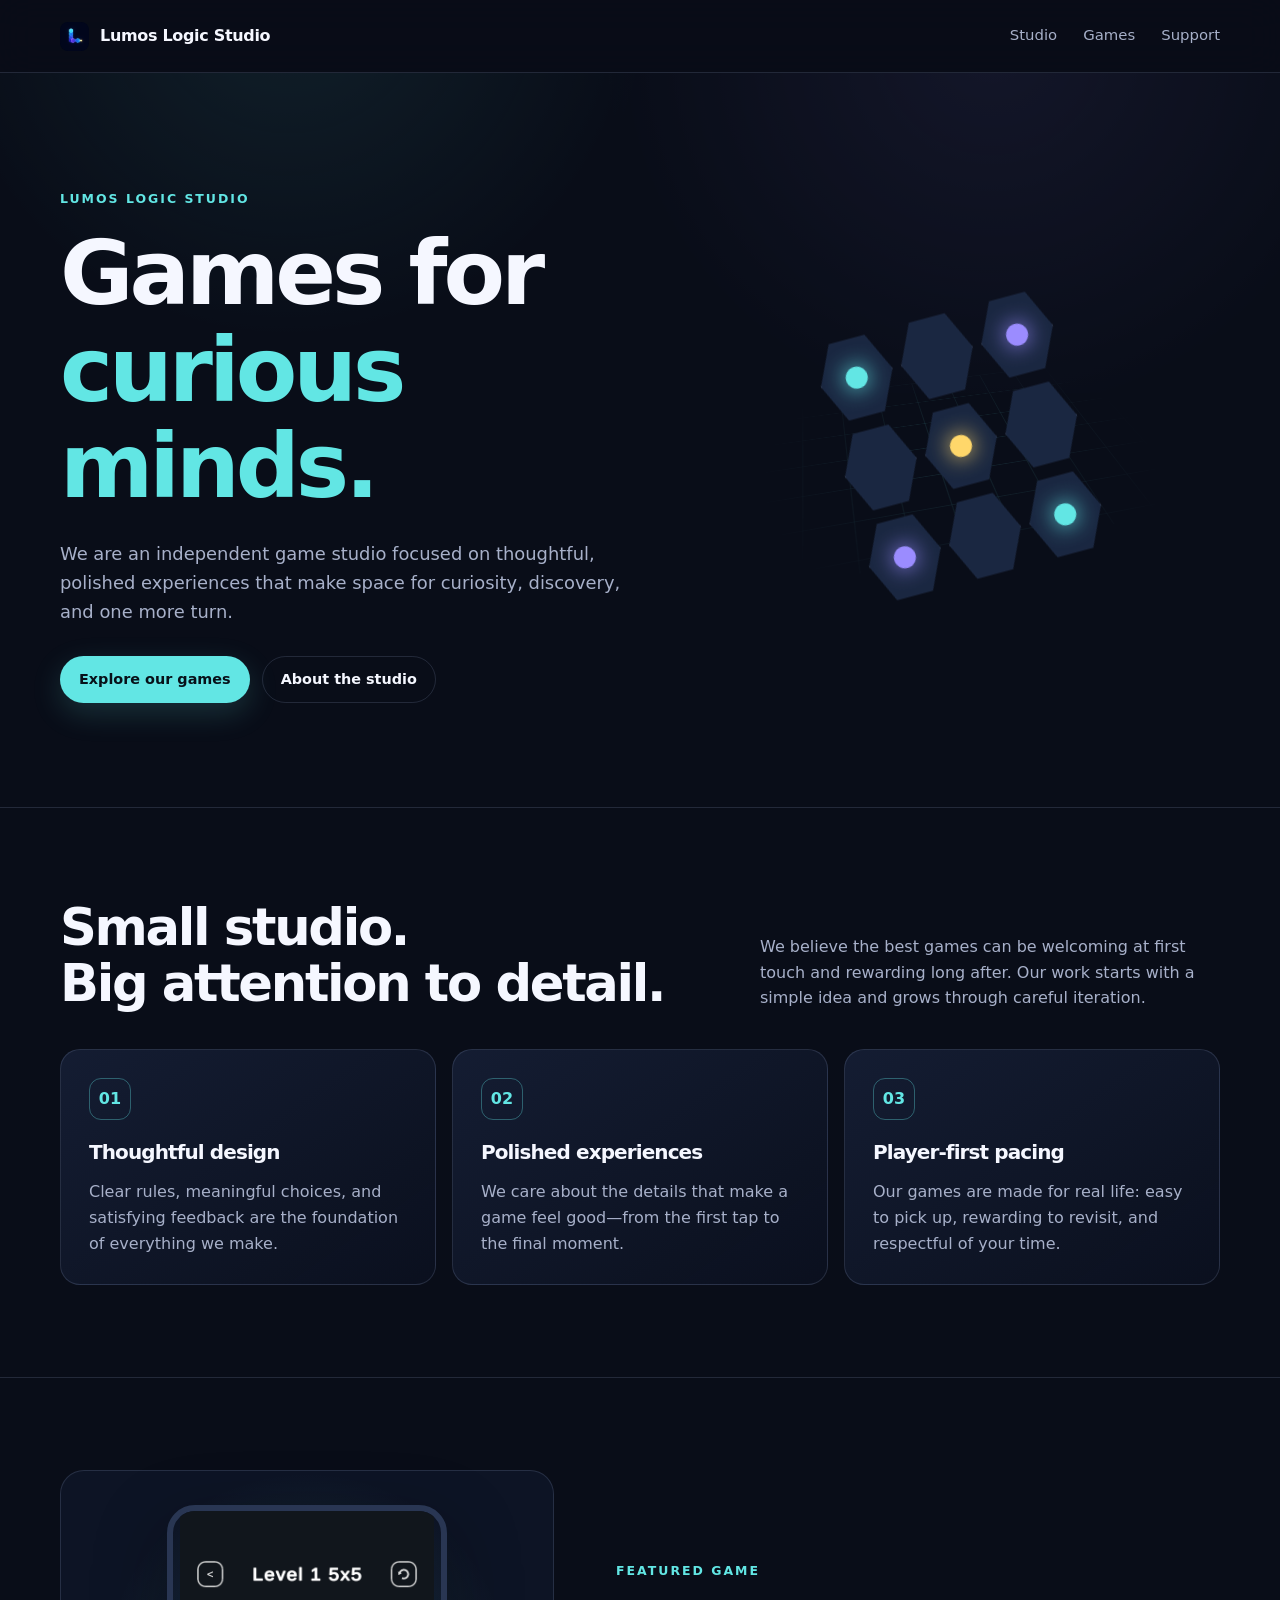
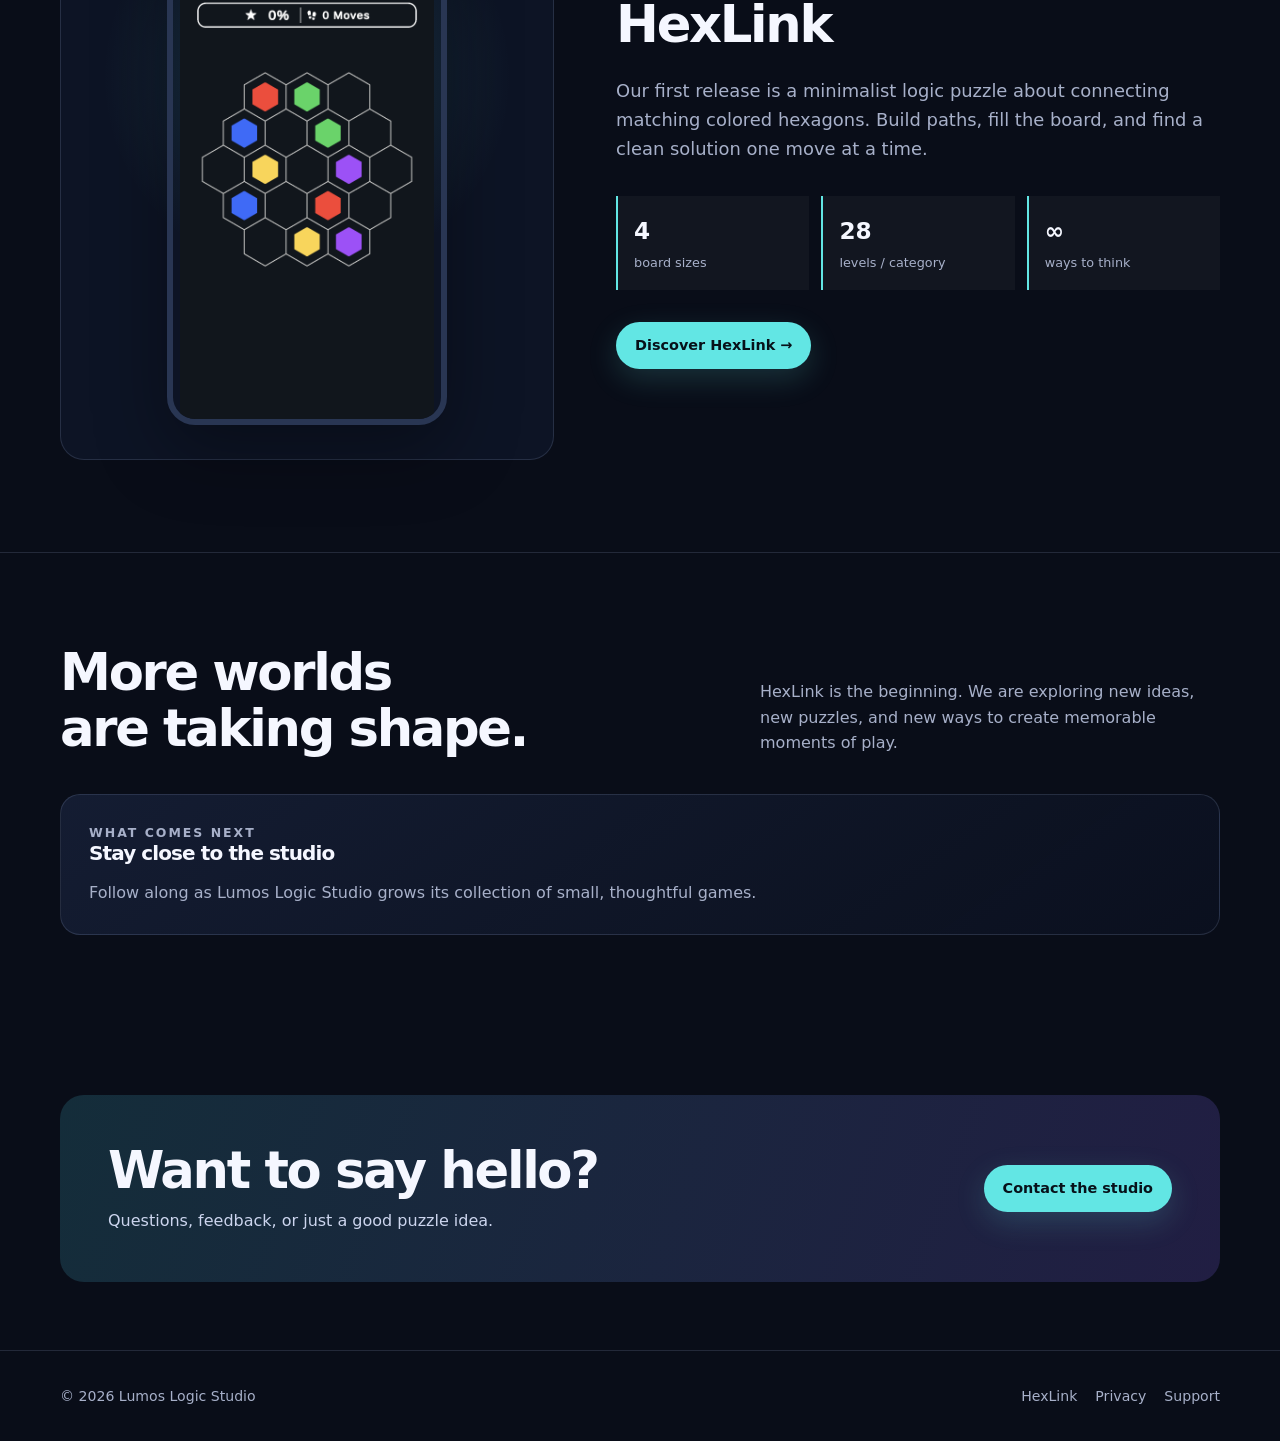
==== commit f35dddbe: "Set studio icon as site favicon" ====
--- a/index.html
+++ b/index.html
@@ -1,6 +1,6 @@
 <!doctype html>
 <html lang="en">
-<head><meta charset="utf-8"><meta name="viewport" content="width=device-width,initial-scale=1"><meta name="description" content="Lumos Logic Studio is an independent game studio creating thoughtful, polished puzzle experiences."><title>Lumos Logic Studio — Independent Game Studio</title><link rel="stylesheet" href="styles.css"></head>
+<head><meta charset="utf-8"><meta name="viewport" content="width=device-width,initial-scale=1"><meta name="description" content="Lumos Logic Studio is an independent game studio creating thoughtful, polished puzzle experiences."><title>Lumos Logic Studio — Independent Game Studio</title><link rel="icon" type="image/png" href="assets/brand/lumos-icon.png"><link rel="stylesheet" href="styles.css"></head>
 <body><header class="site-header"><div class="container nav"><a class="brand" href="./"><span class="brand-mark">L</span>Lumos Logic Studio</a><nav class="nav-links"><a href="#studio">Studio</a><a href="games/hexlink/">Games</a><a href="support/">Support</a></nav></div></header>
 <main><section class="hero"><div class="container hero-grid"><div><p class="eyebrow">Lumos Logic Studio</p><h1>Games for<br><span style="color:var(--cyan)">curious minds.</span></h1><p class="lede">We are an independent game studio focused on thoughtful, polished experiences that make space for curiosity, discovery, and one more turn.</p><div class="actions"><a class="button" href="#games">Explore our games</a><a class="button secondary" href="#studio">About the studio</a></div></div><div class="hex-board" aria-label="Abstract geometric studio illustration"><div class="board"><span class="tile cyan"></span><span class="tile"></span><span class="tile violet"></span><span class="tile"></span><span class="tile yellow"></span><span class="tile"></span><span class="tile violet"></span><span class="tile"></span><span class="tile cyan"></span></div></div></div></section>
 <section class="section" id="studio"><div class="container"><div class="section-heading"><h2>Small studio.<br>Big attention to detail.</h2><p>We believe the best games can be welcoming at first touch and rewarding long after. Our work starts with a simple idea and grows through careful iteration.</p></div><div class="cards"><article class="card"><div class="icon">01</div><h3>Thoughtful design</h3><p>Clear rules, meaningful choices, and satisfying feedback are the foundation of everything we make.</p></article><article class="card"><div class="icon">02</div><h3>Polished experiences</h3><p>We care about the details that make a game feel good—from the first tap to the final moment.</p></article><article class="card"><div class="icon">03</div><h3>Player-first pacing</h3><p>Our games are made for real life: easy to pick up, rewarding to revisit, and respectful of your time.</p></article></div></div></section>
--- a/styles.css
+++ b/styles.css
@@ -25,7 +25,7 @@
 .site-header { position: sticky; top: 0; z-index: 10; backdrop-filter: blur(18px); background: rgba(9, 13, 24, .78); border-bottom: 1px solid var(--line); }
 .nav { min-height: 72px; display: flex; align-items: center; justify-content: space-between; gap: 24px; }
 .brand { display: inline-flex; align-items: center; gap: 11px; font-weight: 800; letter-spacing: -.02em; }
-.brand-mark { width: 29px; height: 29px; display: grid; place-items: center; color: var(--bg); background: linear-gradient(135deg, var(--cyan), var(--violet)); clip-path: polygon(25% 4%, 75% 4%, 100% 50%, 75% 96%, 25% 96%, 0 50%); font-size: 12px; }
+.brand-mark { width: 29px; height: 29px; display: grid; place-items: center; color: transparent; background: url("assets/brand/lumos-icon.png") center / cover no-repeat; border-radius: 8px; font-size: 0; }
 .nav-links { display: flex; align-items: center; gap: 26px; color: var(--muted); font-size: .93rem; }
 .nav-links a[aria-current="page"] { color: var(--ink); }
 .button { display: inline-flex; align-items: center; justify-content: center; gap: 9px; border: 1px solid transparent; border-radius: 999px; padding: 11px 18px; font-weight: 750; font-size: .9rem; color: #071119; background: var(--cyan); box-shadow: 0 10px 30px rgba(98, 230, 228, .17); }
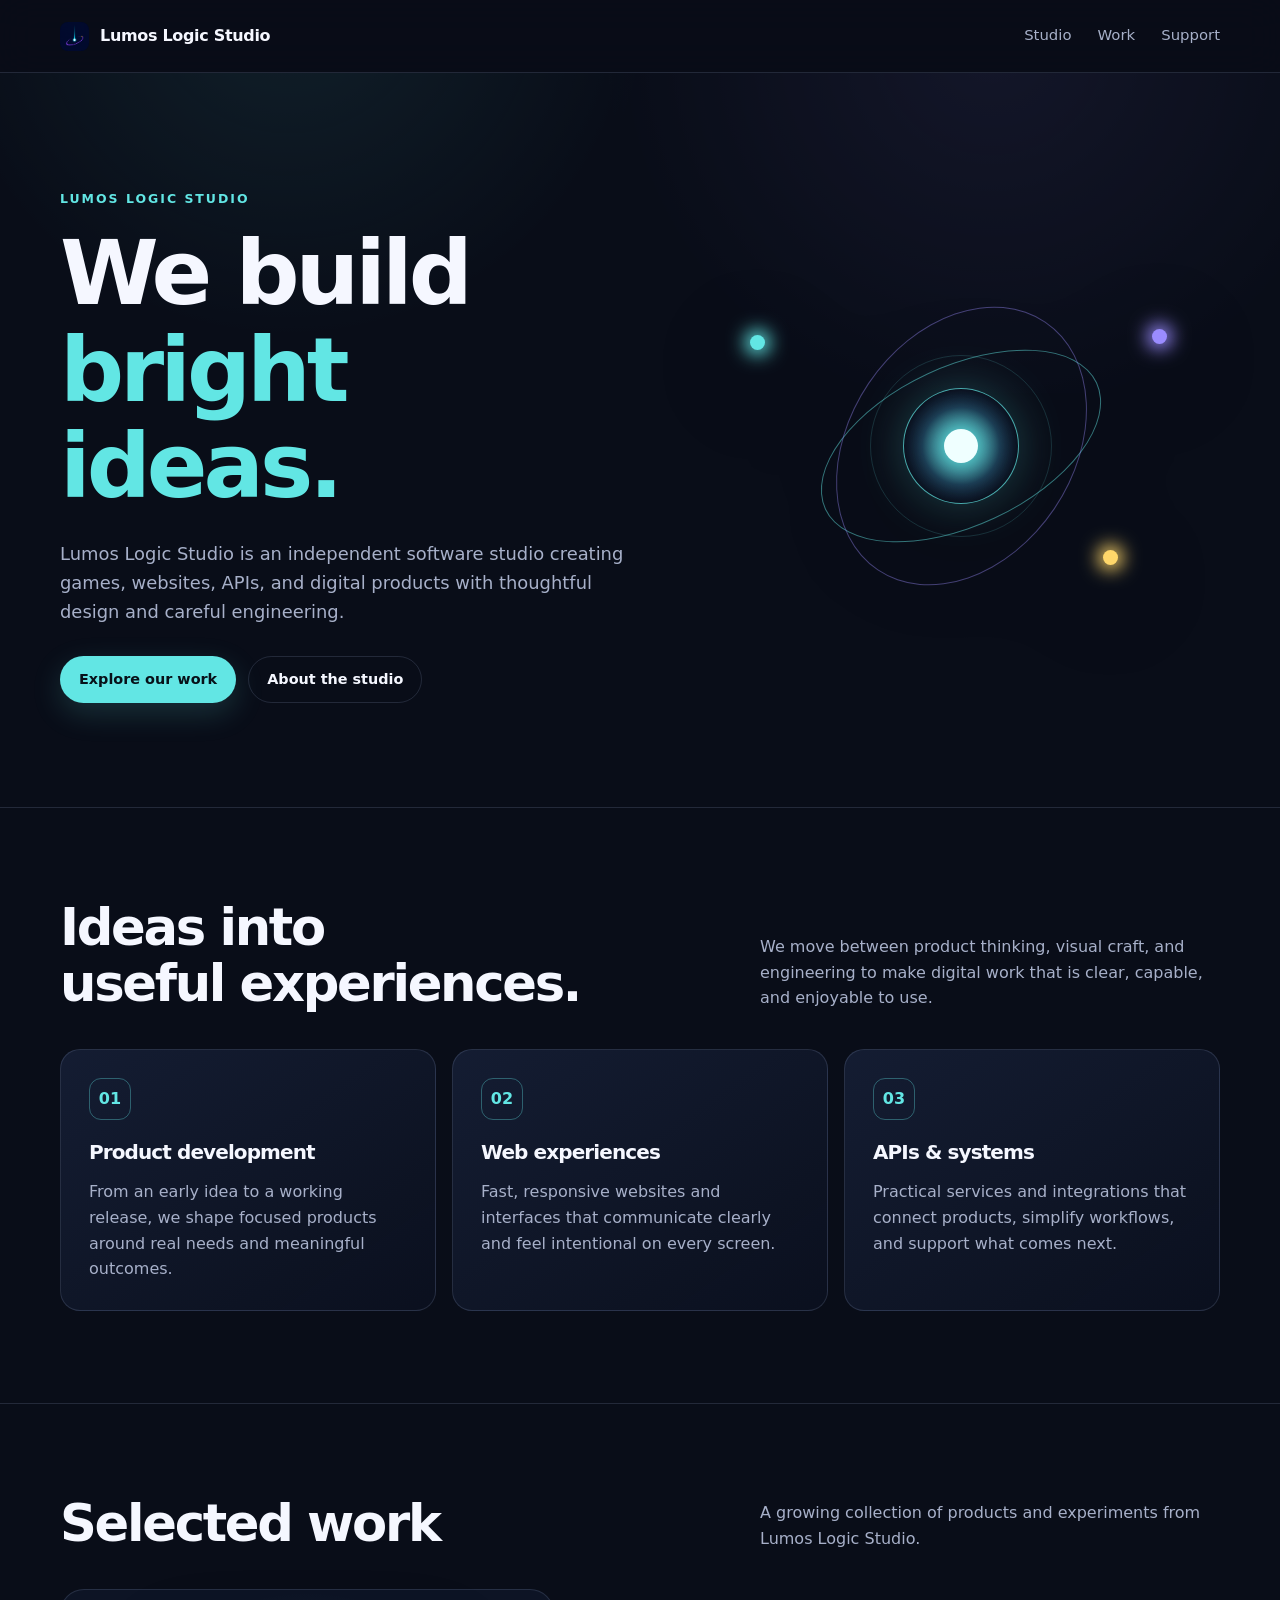
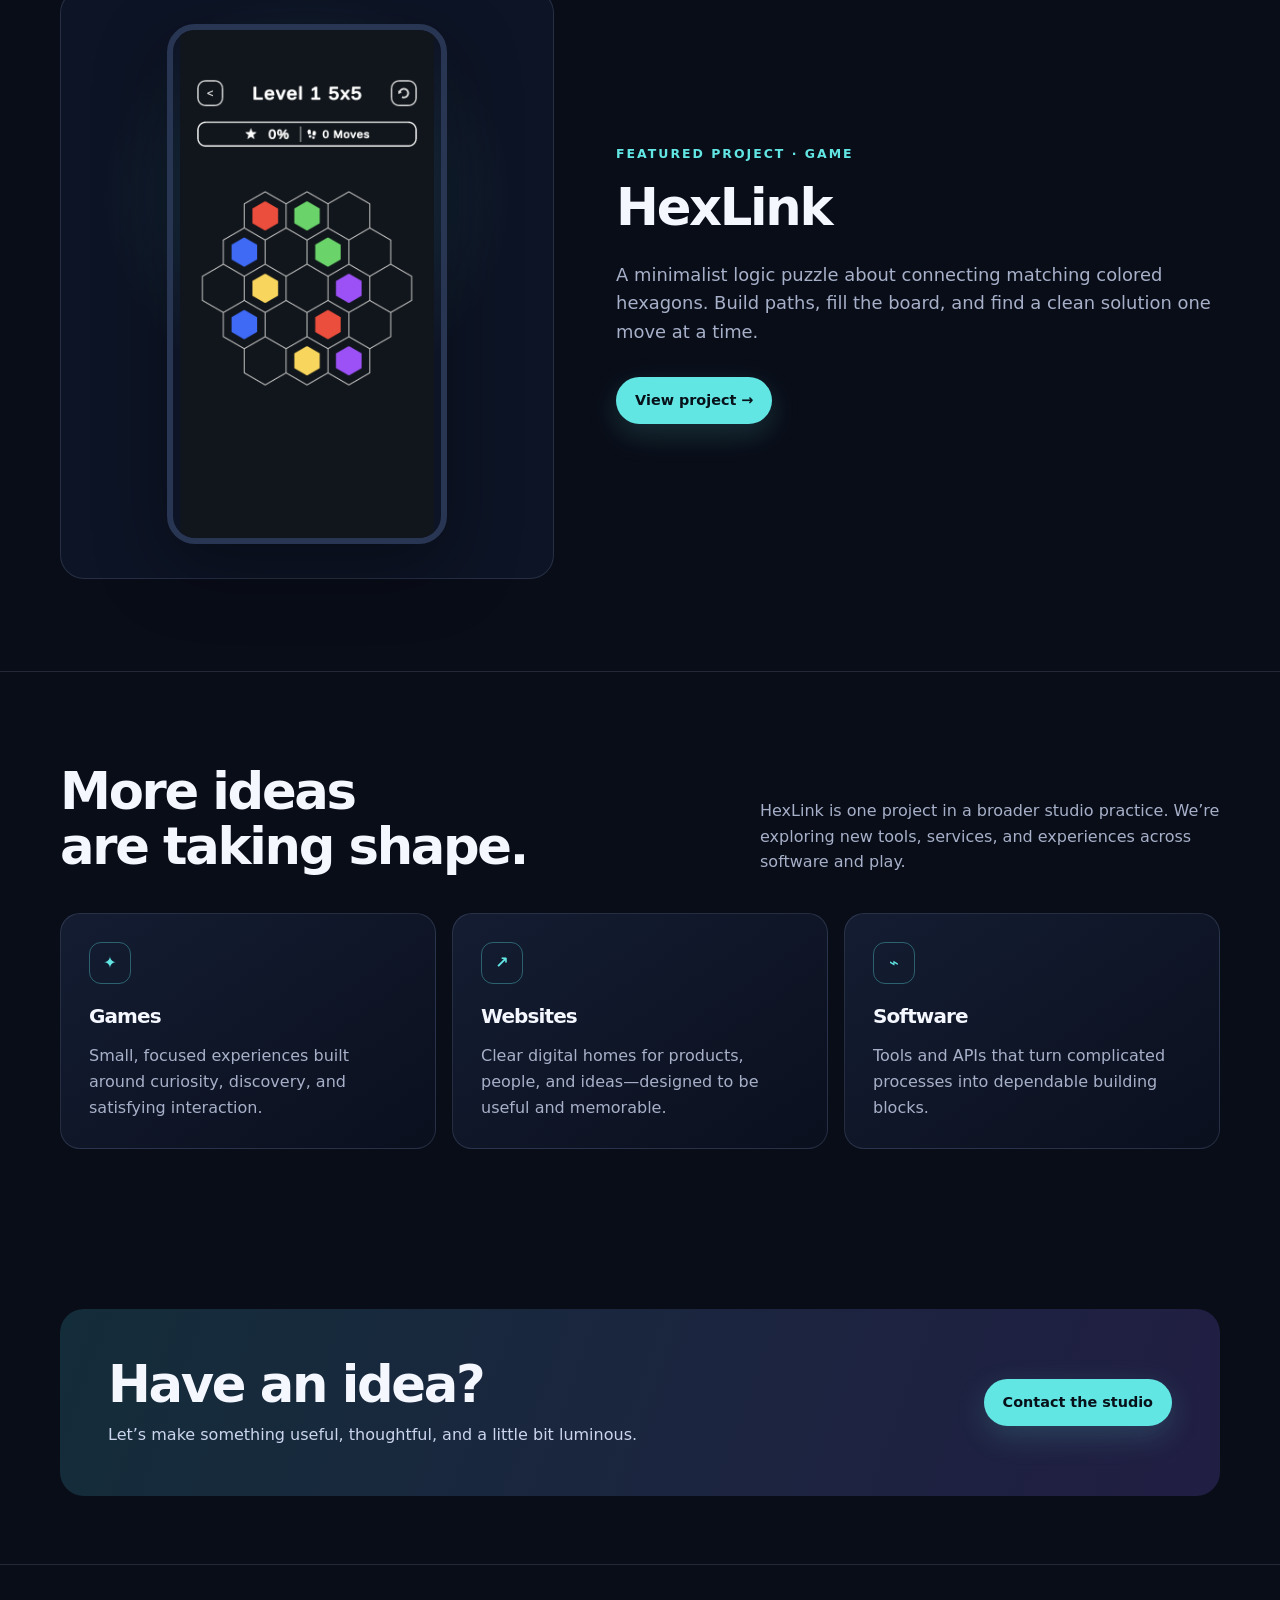
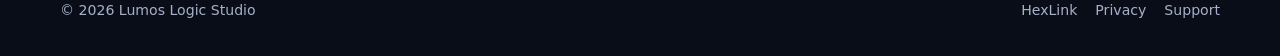
==== commit b154af10: "Broaden studio homepage beyond games" ====
--- a/index.html
+++ b/index.html
@@ -1,10 +1,10 @@
 <!doctype html>
 <html lang="en">
-<head><meta charset="utf-8"><meta name="viewport" content="width=device-width,initial-scale=1"><meta name="description" content="Lumos Logic Studio is an independent game studio creating thoughtful, polished puzzle experiences."><title>Lumos Logic Studio — Independent Game Studio</title><link rel="icon" type="image/png" href="assets/brand/lumos-icon.png"><link rel="stylesheet" href="styles.css"></head>
-<body><header class="site-header"><div class="container nav"><a class="brand" href="./"><span class="brand-mark">L</span>Lumos Logic Studio</a><nav class="nav-links"><a href="#studio">Studio</a><a href="games/hexlink/">Games</a><a href="support/">Support</a></nav></div></header>
-<main><section class="hero"><div class="container hero-grid"><div><p class="eyebrow">Lumos Logic Studio</p><h1>Games for<br><span style="color:var(--cyan)">curious minds.</span></h1><p class="lede">We are an independent game studio focused on thoughtful, polished experiences that make space for curiosity, discovery, and one more turn.</p><div class="actions"><a class="button" href="#games">Explore our games</a><a class="button secondary" href="#studio">About the studio</a></div></div><div class="hex-board" aria-label="Abstract geometric studio illustration"><div class="board"><span class="tile cyan"></span><span class="tile"></span><span class="tile violet"></span><span class="tile"></span><span class="tile yellow"></span><span class="tile"></span><span class="tile violet"></span><span class="tile"></span><span class="tile cyan"></span></div></div></div></section>
-<section class="section" id="studio"><div class="container"><div class="section-heading"><h2>Small studio.<br>Big attention to detail.</h2><p>We believe the best games can be welcoming at first touch and rewarding long after. Our work starts with a simple idea and grows through careful iteration.</p></div><div class="cards"><article class="card"><div class="icon">01</div><h3>Thoughtful design</h3><p>Clear rules, meaningful choices, and satisfying feedback are the foundation of everything we make.</p></article><article class="card"><div class="icon">02</div><h3>Polished experiences</h3><p>We care about the details that make a game feel good—from the first tap to the final moment.</p></article><article class="card"><div class="icon">03</div><h3>Player-first pacing</h3><p>Our games are made for real life: easy to pick up, rewarding to revisit, and respectful of your time.</p></article></div></div></section>
-<section class="section" id="games"><div class="container feature"><div class="feature-visual"><img class="gameplay-shot" src="assets/hexlink/hexlink-gameplay.png" alt="HexLink 5 by 5 gameplay board"></div><div><p class="eyebrow">Featured game</p><h2>HexLink</h2><p class="lede">Our first release is a minimalist logic puzzle about connecting matching colored hexagons. Build paths, fill the board, and find a clean solution one move at a time.</p><div class="stats"><div class="stat"><strong>4</strong><span>board sizes</span></div><div class="stat"><strong>28</strong><span>levels / category</span></div><div class="stat"><strong>∞</strong><span>ways to think</span></div></div><a class="button" href="games/hexlink/">Discover HexLink →</a></div></div></section>
-<section class="section"><div class="container"><div class="section-heading"><h2>More worlds<br>are taking shape.</h2><p>HexLink is the beginning. We are exploring new ideas, new puzzles, and new ways to create memorable moments of play.</p></div><div class="card"><p class="eyebrow">What comes next</p><h3>Stay close to the studio</h3><p>Follow along as Lumos Logic Studio grows its collection of small, thoughtful games.</p></div></div></section>
-<section class="cta"><div class="container"><div class="cta-box"><div><h2>Want to say hello?</h2><p>Questions, feedback, or just a good puzzle idea.</p></div><a class="button" href="mailto:lumoslogicstudio@gmail.com">Contact the studio</a></div></div></section></main>
+<head><meta charset="utf-8"><meta name="viewport" content="width=device-width,initial-scale=1"><meta name="description" content="Lumos Logic Studio builds games, websites, APIs, and thoughtful digital products."><title>Lumos Logic Studio — Games, Websites & APIs</title><link rel="icon" type="image/png" href="assets/brand/lumos-icon.png"><link rel="stylesheet" href="styles.css"></head>
+<body><header class="site-header"><div class="container nav"><a class="brand" href="./"><span class="brand-mark">L</span>Lumos Logic Studio</a><nav class="nav-links"><a href="#studio">Studio</a><a href="#work">Work</a><a href="support/">Support</a></nav></div></header>
+<main><section class="hero"><div class="container hero-grid"><div><p class="eyebrow">Lumos Logic Studio</p><h1>We build<br><span style="color:var(--cyan)">bright ideas.</span></h1><p class="lede">Lumos Logic Studio is an independent software studio creating games, websites, APIs, and digital products with thoughtful design and careful engineering.</p><div class="actions"><a class="button" href="#work">Explore our work</a><a class="button secondary" href="#studio">About the studio</a></div></div><div class="studio-orbit" aria-label="Abstract illustration of connected software ideas"><div class="orbit orbit-one"></div><div class="orbit orbit-two"></div><div class="orbit-core"><span></span></div><i class="orbit-node node-cyan"></i><i class="orbit-node node-violet"></i><i class="orbit-node node-gold"></i></div></div></section>
+<section class="section" id="studio"><div class="container"><div class="section-heading"><h2>Ideas into<br>useful experiences.</h2><p>We move between product thinking, visual craft, and engineering to make digital work that is clear, capable, and enjoyable to use.</p></div><div class="cards"><article class="card"><div class="icon">01</div><h3>Product development</h3><p>From an early idea to a working release, we shape focused products around real needs and meaningful outcomes.</p></article><article class="card"><div class="icon">02</div><h3>Web experiences</h3><p>Fast, responsive websites and interfaces that communicate clearly and feel intentional on every screen.</p></article><article class="card"><div class="icon">03</div><h3>APIs & systems</h3><p>Practical services and integrations that connect products, simplify workflows, and support what comes next.</p></article></div></div></section>
+<section class="section" id="work"><div class="container"><div class="section-heading"><h2>Selected work</h2><p>A growing collection of products and experiments from Lumos Logic Studio.</p></div><div class="feature"><div class="feature-visual"><img class="gameplay-shot" src="assets/hexlink/hexlink-gameplay.png" alt="HexLink 5 by 5 gameplay board"></div><div><p class="eyebrow">Featured project · Game</p><h2>HexLink</h2><p class="lede">A minimalist logic puzzle about connecting matching colored hexagons. Build paths, fill the board, and find a clean solution one move at a time.</p><a class="button" href="games/hexlink/">View project →</a></div></div></div></section>
+<section class="section"><div class="container"><div class="section-heading"><h2>More ideas<br>are taking shape.</h2><p>HexLink is one project in a broader studio practice. We’re exploring new tools, services, and experiences across software and play.</p></div><div class="cards"><article class="card"><div class="icon">✦</div><h3>Games</h3><p>Small, focused experiences built around curiosity, discovery, and satisfying interaction.</p></article><article class="card"><div class="icon">↗</div><h3>Websites</h3><p>Clear digital homes for products, people, and ideas—designed to be useful and memorable.</p></article><article class="card"><div class="icon">⌁</div><h3>Software</h3><p>Tools and APIs that turn complicated processes into dependable building blocks.</p></article></div></div></section>
+<section class="cta"><div class="container"><div class="cta-box"><div><h2>Have an idea?</h2><p>Let’s make something useful, thoughtful, and a little bit luminous.</p></div><a class="button" href="mailto:lumoslogicstudio@gmail.com">Contact the studio</a></div></div></section></main>
 <footer class="site-footer"><div class="container footer-inner"><span>© 2026 Lumos Logic Studio</span><div class="footer-links"><a href="games/hexlink/">HexLink</a><a href="privacy/hexlink/">Privacy</a><a href="support/">Support</a></div></div></footer></body></html>
--- a/styles.css
+++ b/styles.css
@@ -43,6 +43,13 @@
 .lede { max-width: 610px; margin: 25px 0 30px; color: var(--muted); font-size: 1.12rem; }
 .actions { display: flex; gap: 12px; flex-wrap: wrap; }
 .hex-board { position: relative; min-height: 390px; display: grid; place-items: center; }
+.studio-orbit { position: relative; min-height: 390px; display: grid; place-items: center; filter: drop-shadow(0 22px 50px rgba(0,0,0,.35)); }
+.orbit { position: absolute; width: 300px; height: 160px; border: 1px solid rgba(98,230,228,.48); border-radius: 50%; transform: rotate(-25deg); }
+.orbit-two { width: 225px; height: 300px; border-color: rgba(155,140,255,.4); transform: rotate(34deg); }
+.orbit-core { position: relative; width: 116px; height: 116px; display: grid; place-items: center; border: 1px solid rgba(98,230,228,.72); border-radius: 50%; background: radial-gradient(circle, rgba(98,230,228,.92), rgba(25,54,84,.75) 48%, rgba(14,22,40,.5) 70%); box-shadow: 0 0 45px rgba(98,230,228,.25); }
+.orbit-core::after { content: ""; position: absolute; width: 180px; height: 180px; border: 1px solid rgba(98,230,228,.16); border-radius: 50%; }
+.orbit-core span { width: 34px; height: 34px; border-radius: 50%; background: #efffff; box-shadow: 0 0 30px 10px rgba(98,230,228,.7); }
+.orbit-node { position: absolute; width: 15px; height: 15px; border-radius: 50%; box-shadow: 0 0 18px 5px currentColor; }.node-cyan { top: 84px; left: 48px; color: var(--cyan); background: var(--cyan); }.node-violet { top: 78px; right: 53px; color: var(--violet); background: var(--violet); }.node-gold { bottom: 76px; right: 102px; color: var(--yellow); background: var(--yellow); }
 .hex-board::before { content: ""; position: absolute; inset: 16% 4%; background-image: linear-gradient(rgba(98,230,228,.1) 1px, transparent 1px), linear-gradient(90deg, rgba(98,230,228,.1) 1px, transparent 1px); background-size: 42px 42px; mask-image: radial-gradient(circle, #000 10%, transparent 70%); transform: perspective(500px) rotateX(52deg) rotateZ(-14deg); }
 .board { position: relative; display: grid; grid-template-columns: repeat(3, 74px); gap: 9px; transform: rotate(-15deg); }
 .tile { width: 74px; height: 84px; display: grid; place-items: center; clip-path: polygon(25% 3%, 75% 3%, 100% 50%, 75% 97%, 25% 97%, 0 50%); background: #1a2741; box-shadow: inset 0 0 0 1px rgba(255,255,255,.08); }
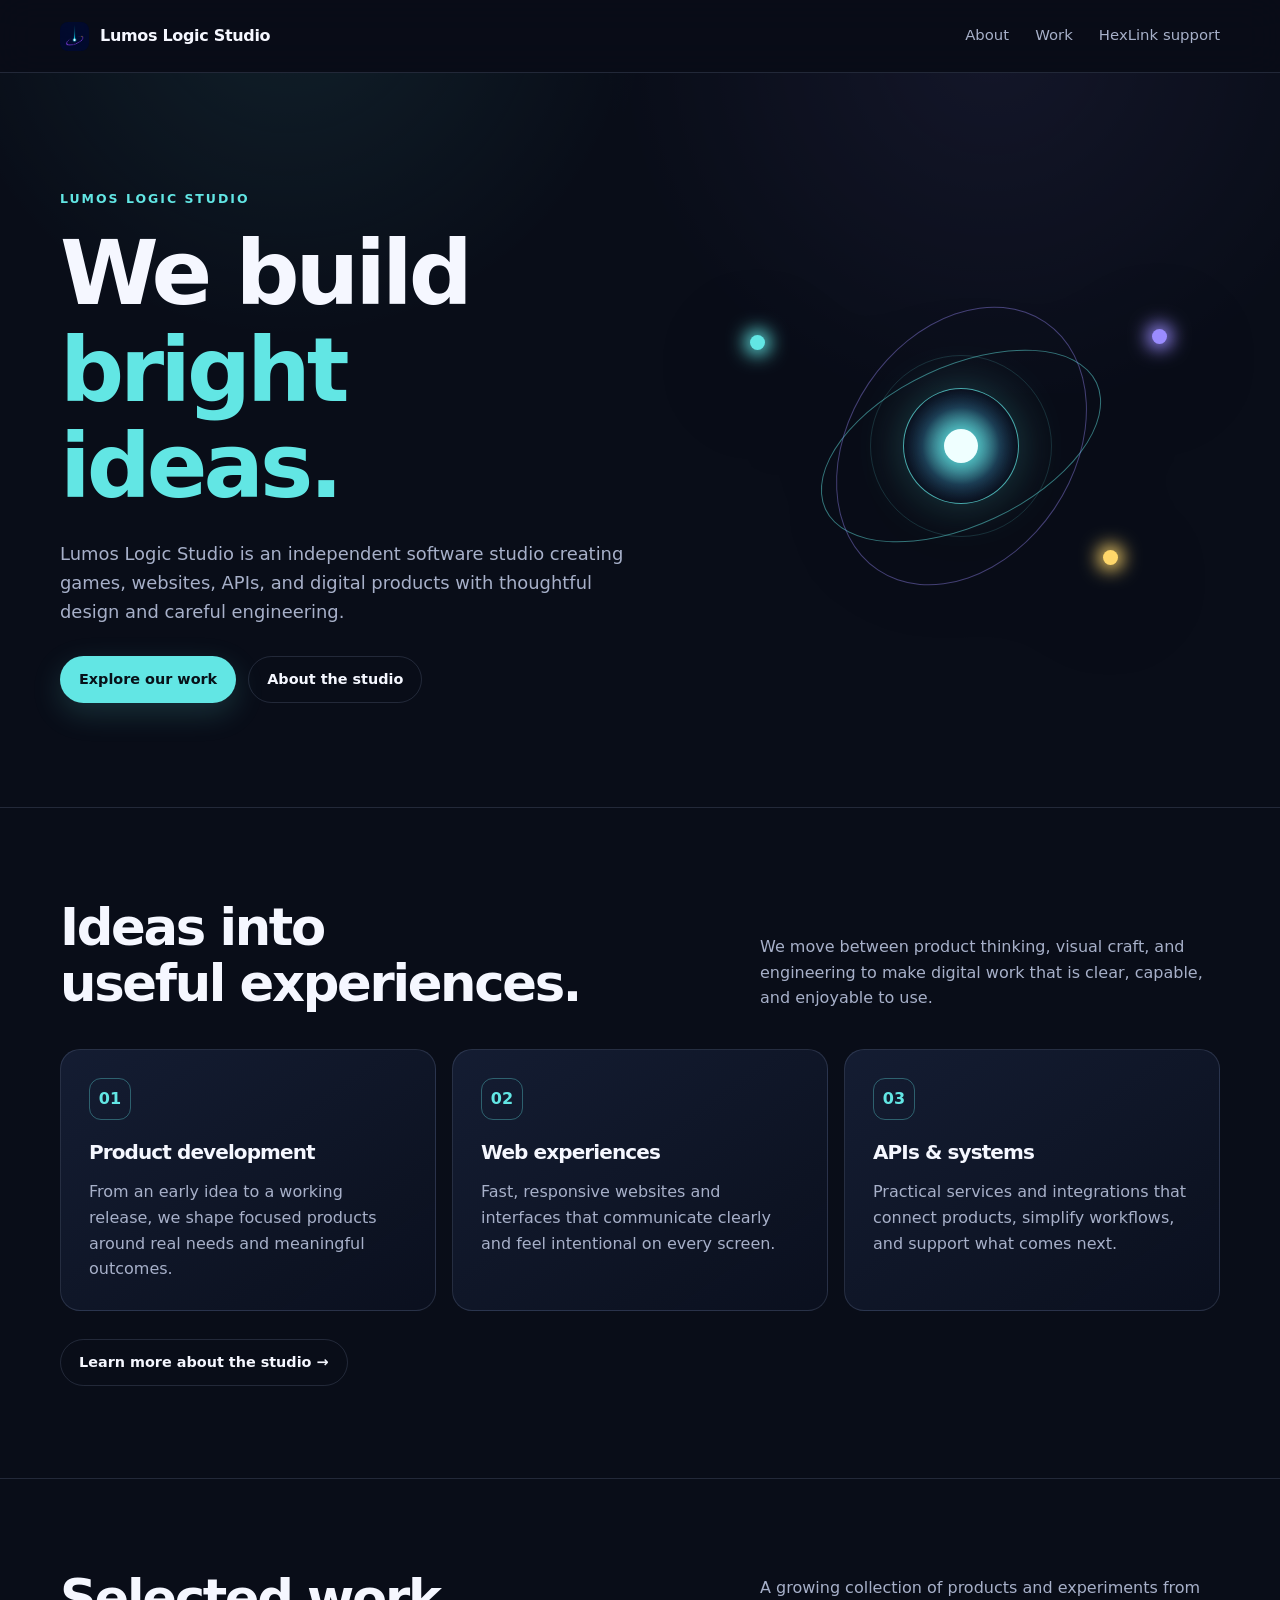
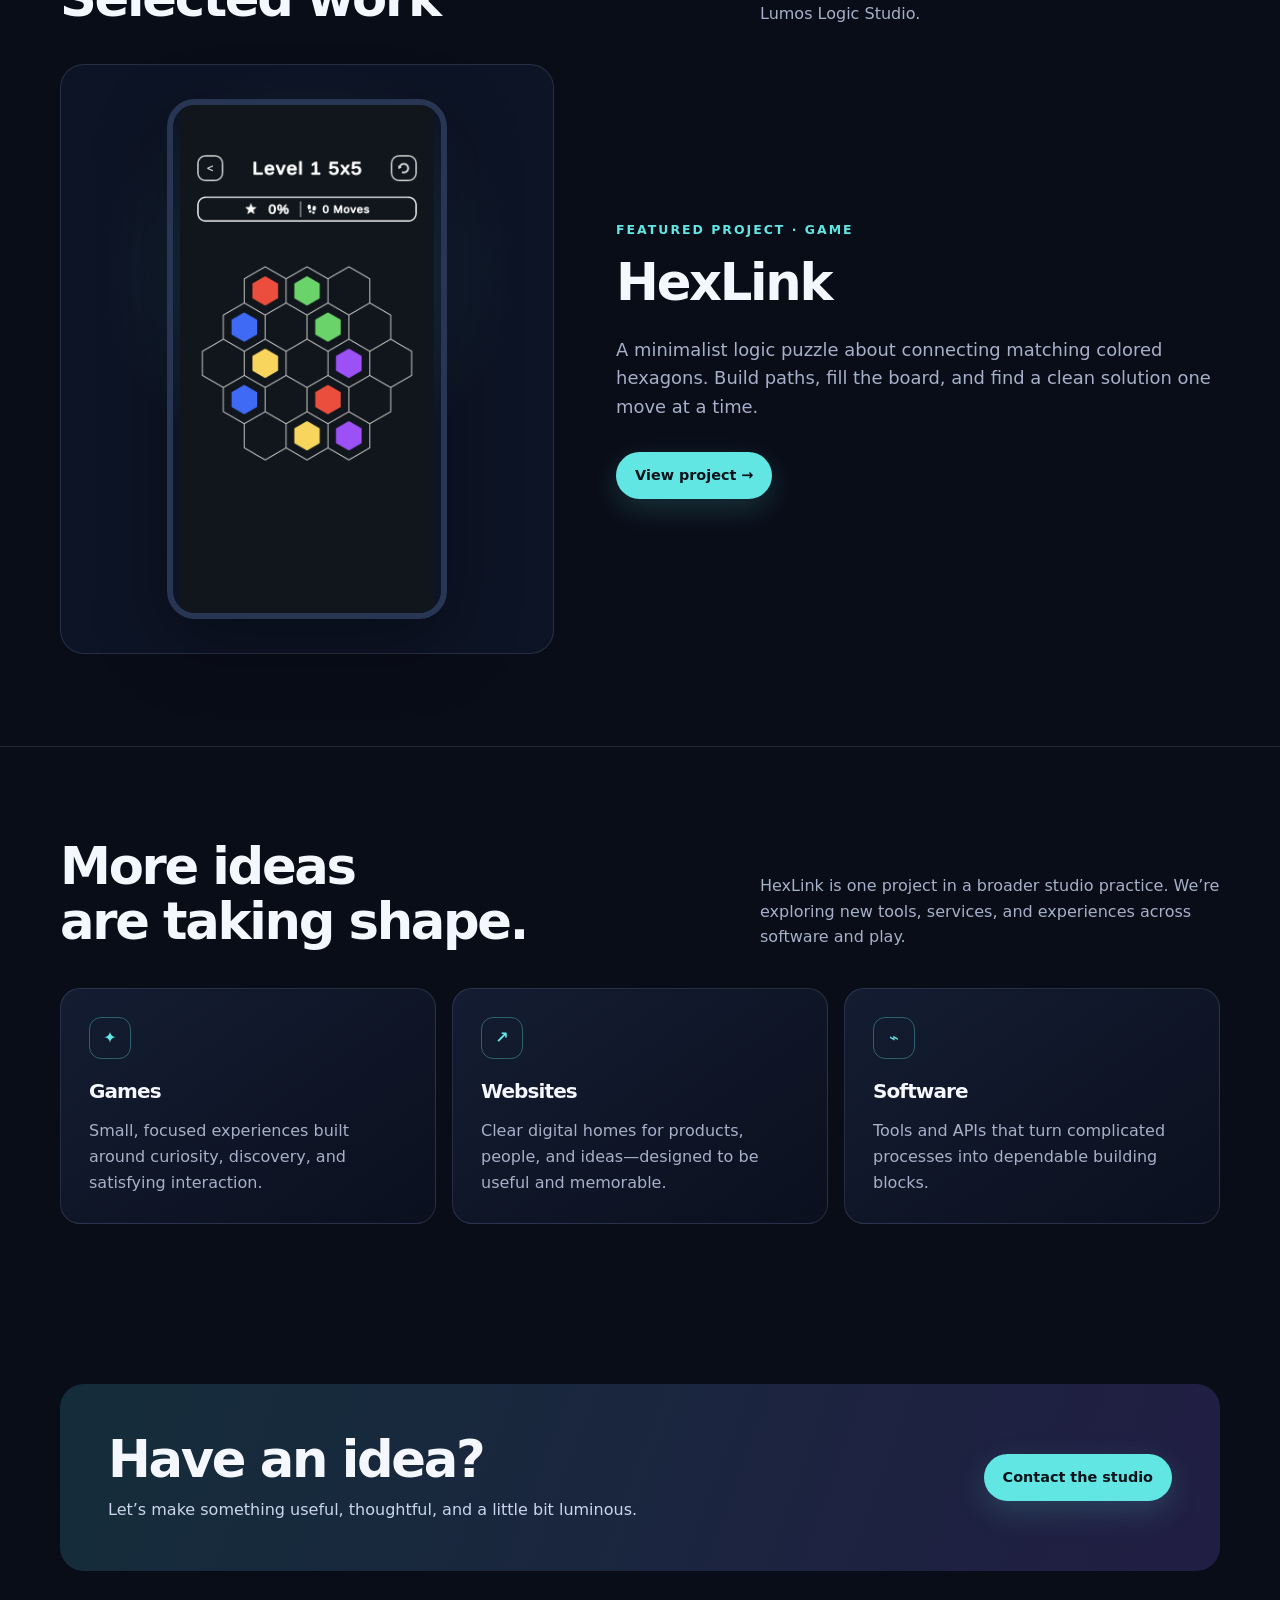
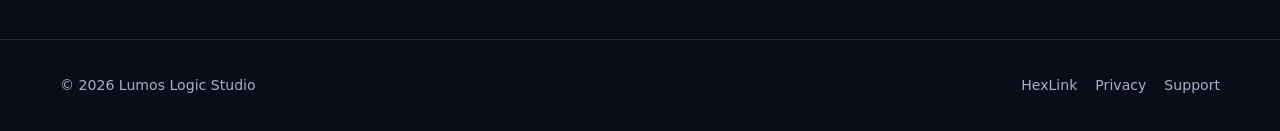
==== commit 73399558: "Separate studio about and HexLink support" ====
--- a/index.html
+++ b/index.html
@@ -1,9 +1,9 @@
 <!doctype html>
 <html lang="en">
 <head><meta charset="utf-8"><meta name="viewport" content="width=device-width,initial-scale=1"><meta name="description" content="Lumos Logic Studio builds games, websites, APIs, and thoughtful digital products."><title>Lumos Logic Studio — Games, Websites & APIs</title><link rel="icon" type="image/png" href="assets/brand/lumos-icon.png"><link rel="stylesheet" href="styles.css"></head>
-<body><header class="site-header"><div class="container nav"><a class="brand" href="./"><span class="brand-mark">L</span>Lumos Logic Studio</a><nav class="nav-links"><a href="#studio">Studio</a><a href="#work">Work</a><a href="support/">Support</a></nav></div></header>
+<body><header class="site-header"><div class="container nav"><a class="brand" href="./"><span class="brand-mark">L</span>Lumos Logic Studio</a><nav class="nav-links"><a href="about/">About</a><a href="#work">Work</a><a href="support/">HexLink support</a></nav></div></header>
 <main><section class="hero"><div class="container hero-grid"><div><p class="eyebrow">Lumos Logic Studio</p><h1>We build<br><span style="color:var(--cyan)">bright ideas.</span></h1><p class="lede">Lumos Logic Studio is an independent software studio creating games, websites, APIs, and digital products with thoughtful design and careful engineering.</p><div class="actions"><a class="button" href="#work">Explore our work</a><a class="button secondary" href="#studio">About the studio</a></div></div><div class="studio-orbit" aria-label="Abstract illustration of connected software ideas"><div class="orbit orbit-one"></div><div class="orbit orbit-two"></div><div class="orbit-core"><span></span></div><i class="orbit-node node-cyan"></i><i class="orbit-node node-violet"></i><i class="orbit-node node-gold"></i></div></div></section>
-<section class="section" id="studio"><div class="container"><div class="section-heading"><h2>Ideas into<br>useful experiences.</h2><p>We move between product thinking, visual craft, and engineering to make digital work that is clear, capable, and enjoyable to use.</p></div><div class="cards"><article class="card"><div class="icon">01</div><h3>Product development</h3><p>From an early idea to a working release, we shape focused products around real needs and meaningful outcomes.</p></article><article class="card"><div class="icon">02</div><h3>Web experiences</h3><p>Fast, responsive websites and interfaces that communicate clearly and feel intentional on every screen.</p></article><article class="card"><div class="icon">03</div><h3>APIs & systems</h3><p>Practical services and integrations that connect products, simplify workflows, and support what comes next.</p></article></div></div></section>
+<section class="section" id="studio"><div class="container"><div class="section-heading"><h2>Ideas into<br>useful experiences.</h2><p>We move between product thinking, visual craft, and engineering to make digital work that is clear, capable, and enjoyable to use.</p></div><div class="cards"><article class="card"><div class="icon">01</div><h3>Product development</h3><p>From an early idea to a working release, we shape focused products around real needs and meaningful outcomes.</p></article><article class="card"><div class="icon">02</div><h3>Web experiences</h3><p>Fast, responsive websites and interfaces that communicate clearly and feel intentional on every screen.</p></article><article class="card"><div class="icon">03</div><h3>APIs & systems</h3><p>Practical services and integrations that connect products, simplify workflows, and support what comes next.</p></article></div><p style="margin:28px 0 0"><a class="button secondary" href="about/">Learn more about the studio →</a></p></div></section>
 <section class="section" id="work"><div class="container"><div class="section-heading"><h2>Selected work</h2><p>A growing collection of products and experiments from Lumos Logic Studio.</p></div><div class="feature"><div class="feature-visual"><img class="gameplay-shot" src="assets/hexlink/hexlink-gameplay.png" alt="HexLink 5 by 5 gameplay board"></div><div><p class="eyebrow">Featured project · Game</p><h2>HexLink</h2><p class="lede">A minimalist logic puzzle about connecting matching colored hexagons. Build paths, fill the board, and find a clean solution one move at a time.</p><a class="button" href="games/hexlink/">View project →</a></div></div></div></section>
 <section class="section"><div class="container"><div class="section-heading"><h2>More ideas<br>are taking shape.</h2><p>HexLink is one project in a broader studio practice. We’re exploring new tools, services, and experiences across software and play.</p></div><div class="cards"><article class="card"><div class="icon">✦</div><h3>Games</h3><p>Small, focused experiences built around curiosity, discovery, and satisfying interaction.</p></article><article class="card"><div class="icon">↗</div><h3>Websites</h3><p>Clear digital homes for products, people, and ideas—designed to be useful and memorable.</p></article><article class="card"><div class="icon">⌁</div><h3>Software</h3><p>Tools and APIs that turn complicated processes into dependable building blocks.</p></article></div></div></section>
 <section class="cta"><div class="container"><div class="cta-box"><div><h2>Have an idea?</h2><p>Let’s make something useful, thoughtful, and a little bit luminous.</p></div><a class="button" href="mailto:lumoslogicstudio@gmail.com">Contact the studio</a></div></div></section></main>
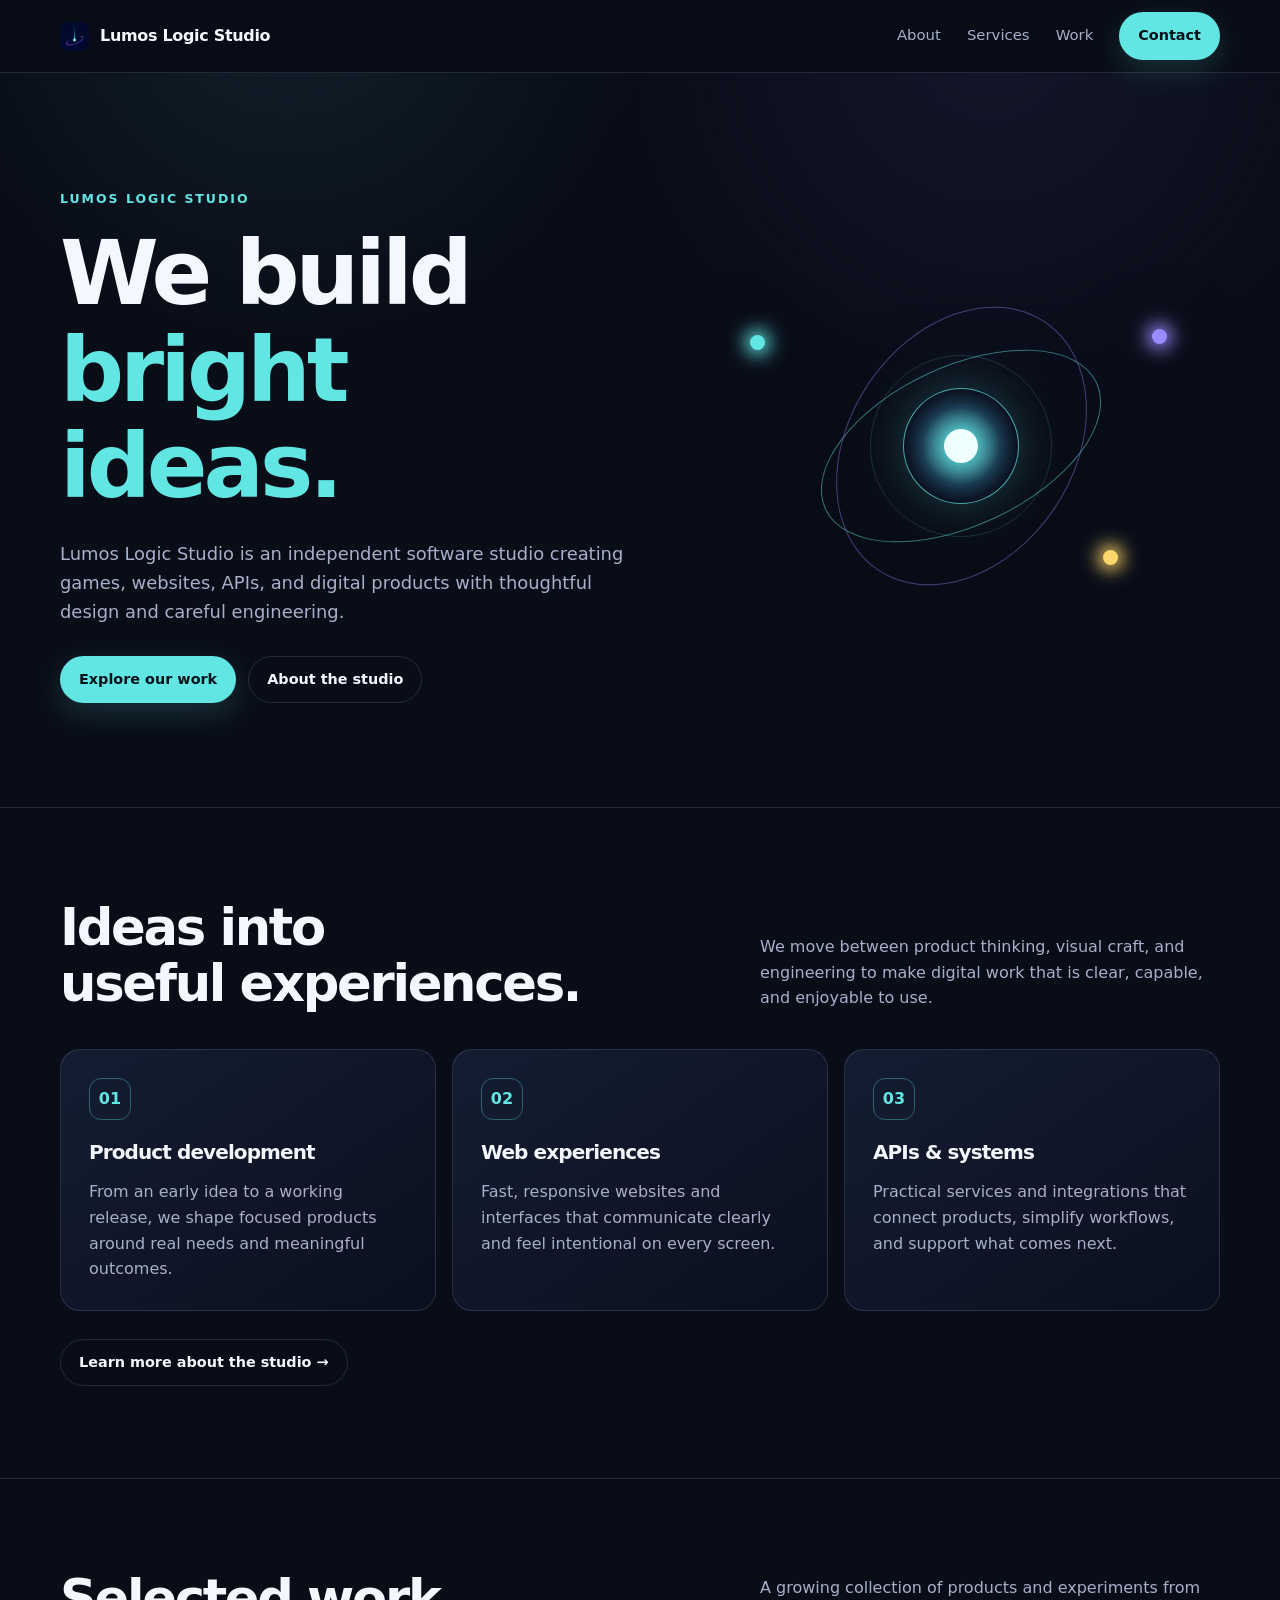
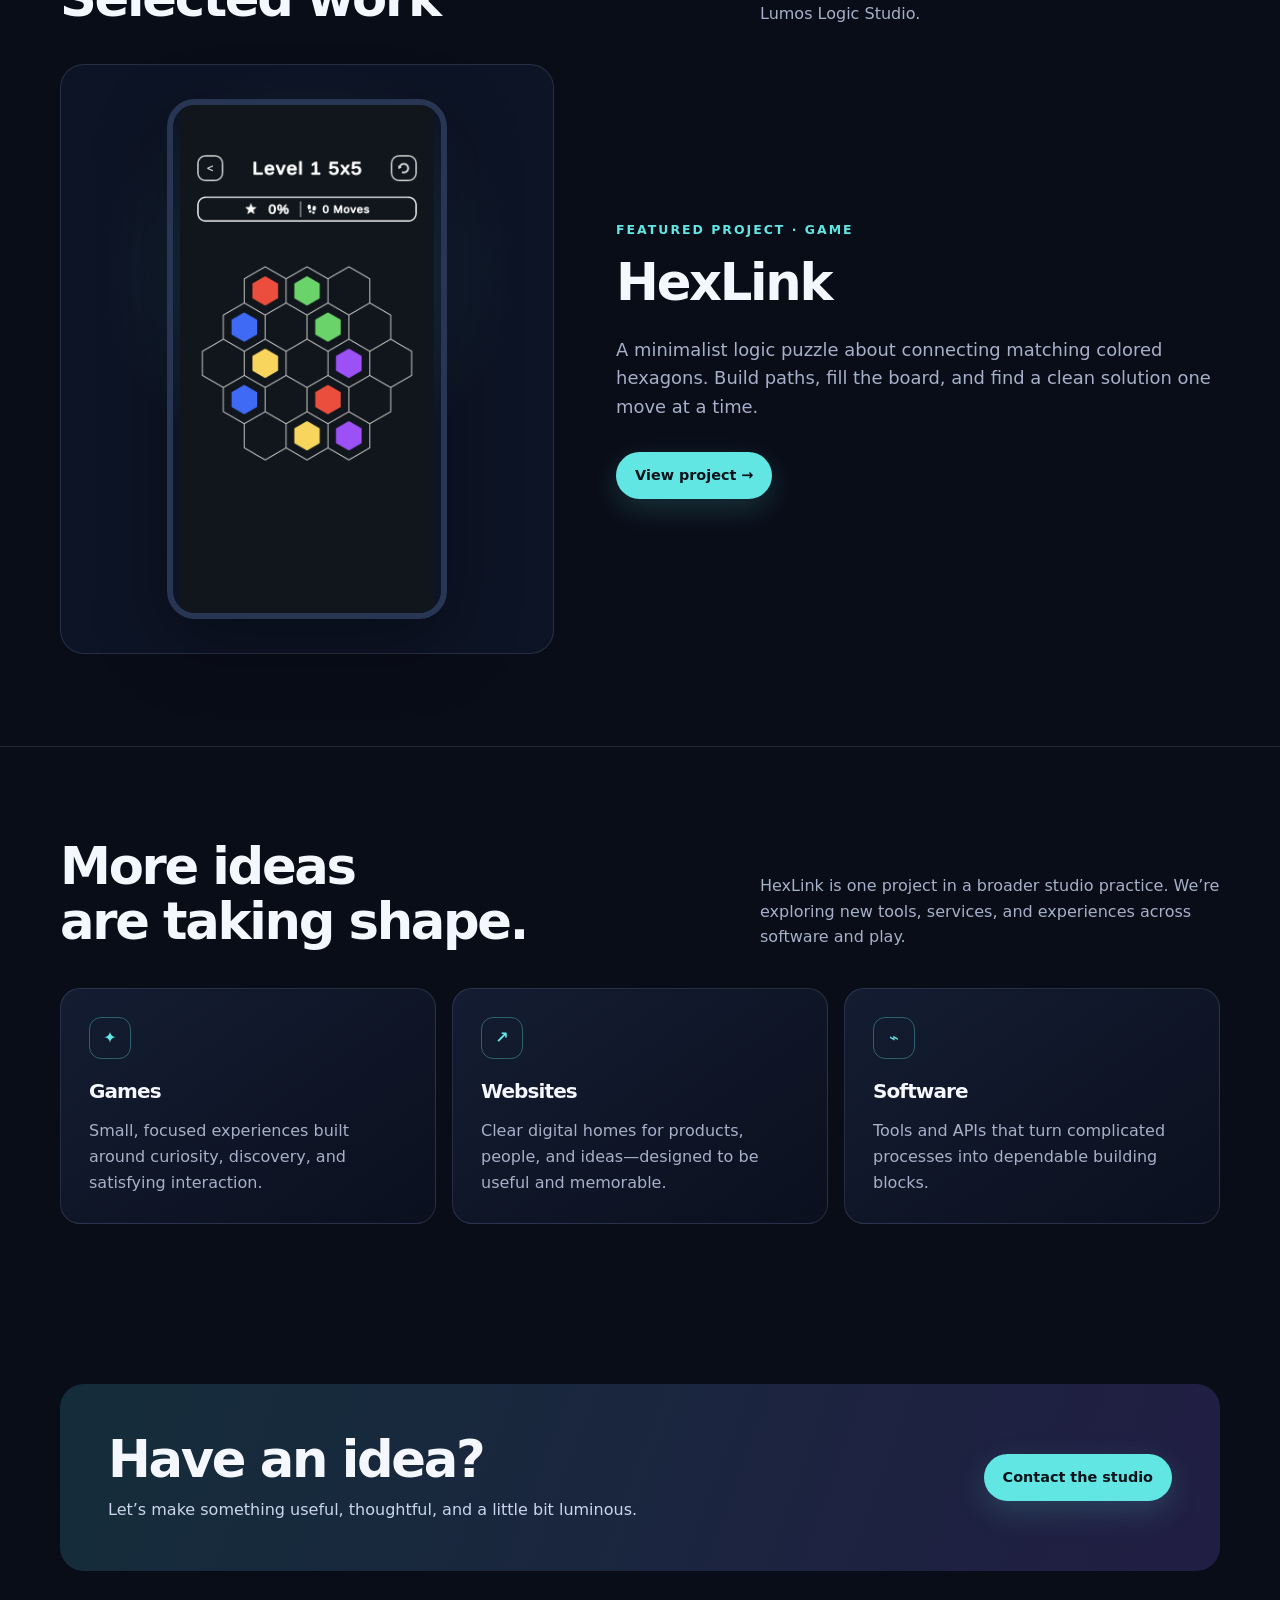
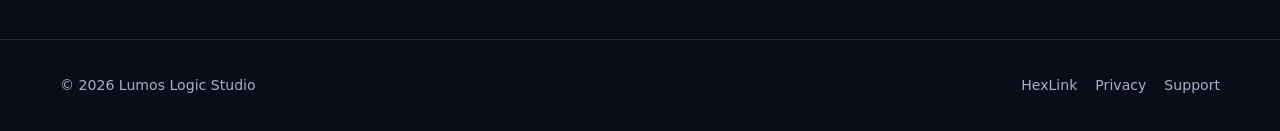
==== commit c24b496d: "Refine studio navigation" ====
--- a/index.html
+++ b/index.html
@@ -1,9 +1,9 @@
 <!doctype html>
 <html lang="en">
 <head><meta charset="utf-8"><meta name="viewport" content="width=device-width,initial-scale=1"><meta name="description" content="Lumos Logic Studio builds games, websites, APIs, and thoughtful digital products."><title>Lumos Logic Studio — Games, Websites & APIs</title><link rel="icon" type="image/png" href="assets/brand/lumos-icon.png"><link rel="stylesheet" href="styles.css"></head>
-<body><header class="site-header"><div class="container nav"><a class="brand" href="./"><span class="brand-mark">L</span>Lumos Logic Studio</a><nav class="nav-links"><a href="about/">About</a><a href="#work">Work</a><a href="support/">HexLink support</a></nav></div></header>
+<body><header class="site-header"><div class="container nav"><a class="brand" href="./"><span class="brand-mark">L</span>Lumos Logic Studio</a><nav class="nav-links"><a href="about/">About</a><a href="#services">Services</a><a href="#work">Work</a><a class="button" href="mailto:lumoslogicstudio@gmail.com">Contact</a></nav></div></header>
 <main><section class="hero"><div class="container hero-grid"><div><p class="eyebrow">Lumos Logic Studio</p><h1>We build<br><span style="color:var(--cyan)">bright ideas.</span></h1><p class="lede">Lumos Logic Studio is an independent software studio creating games, websites, APIs, and digital products with thoughtful design and careful engineering.</p><div class="actions"><a class="button" href="#work">Explore our work</a><a class="button secondary" href="#studio">About the studio</a></div></div><div class="studio-orbit" aria-label="Abstract illustration of connected software ideas"><div class="orbit orbit-one"></div><div class="orbit orbit-two"></div><div class="orbit-core"><span></span></div><i class="orbit-node node-cyan"></i><i class="orbit-node node-violet"></i><i class="orbit-node node-gold"></i></div></div></section>
-<section class="section" id="studio"><div class="container"><div class="section-heading"><h2>Ideas into<br>useful experiences.</h2><p>We move between product thinking, visual craft, and engineering to make digital work that is clear, capable, and enjoyable to use.</p></div><div class="cards"><article class="card"><div class="icon">01</div><h3>Product development</h3><p>From an early idea to a working release, we shape focused products around real needs and meaningful outcomes.</p></article><article class="card"><div class="icon">02</div><h3>Web experiences</h3><p>Fast, responsive websites and interfaces that communicate clearly and feel intentional on every screen.</p></article><article class="card"><div class="icon">03</div><h3>APIs & systems</h3><p>Practical services and integrations that connect products, simplify workflows, and support what comes next.</p></article></div><p style="margin:28px 0 0"><a class="button secondary" href="about/">Learn more about the studio →</a></p></div></section>
+<section class="section" id="services"><div class="container"><div class="section-heading"><h2>Ideas into<br>useful experiences.</h2><p>We move between product thinking, visual craft, and engineering to make digital work that is clear, capable, and enjoyable to use.</p></div><div class="cards"><article class="card"><div class="icon">01</div><h3>Product development</h3><p>From an early idea to a working release, we shape focused products around real needs and meaningful outcomes.</p></article><article class="card"><div class="icon">02</div><h3>Web experiences</h3><p>Fast, responsive websites and interfaces that communicate clearly and feel intentional on every screen.</p></article><article class="card"><div class="icon">03</div><h3>APIs & systems</h3><p>Practical services and integrations that connect products, simplify workflows, and support what comes next.</p></article></div><p style="margin:28px 0 0"><a class="button secondary" href="about/">Learn more about the studio →</a></p></div></section>
 <section class="section" id="work"><div class="container"><div class="section-heading"><h2>Selected work</h2><p>A growing collection of products and experiments from Lumos Logic Studio.</p></div><div class="feature"><div class="feature-visual"><img class="gameplay-shot" src="assets/hexlink/hexlink-gameplay.png" alt="HexLink 5 by 5 gameplay board"></div><div><p class="eyebrow">Featured project · Game</p><h2>HexLink</h2><p class="lede">A minimalist logic puzzle about connecting matching colored hexagons. Build paths, fill the board, and find a clean solution one move at a time.</p><a class="button" href="games/hexlink/">View project →</a></div></div></div></section>
 <section class="section"><div class="container"><div class="section-heading"><h2>More ideas<br>are taking shape.</h2><p>HexLink is one project in a broader studio practice. We’re exploring new tools, services, and experiences across software and play.</p></div><div class="cards"><article class="card"><div class="icon">✦</div><h3>Games</h3><p>Small, focused experiences built around curiosity, discovery, and satisfying interaction.</p></article><article class="card"><div class="icon">↗</div><h3>Websites</h3><p>Clear digital homes for products, people, and ideas—designed to be useful and memorable.</p></article><article class="card"><div class="icon">⌁</div><h3>Software</h3><p>Tools and APIs that turn complicated processes into dependable building blocks.</p></article></div></div></section>
 <section class="cta"><div class="container"><div class="cta-box"><div><h2>Have an idea?</h2><p>Let’s make something useful, thoughtful, and a little bit luminous.</p></div><a class="button" href="mailto:lumoslogicstudio@gmail.com">Contact the studio</a></div></div></section></main>
